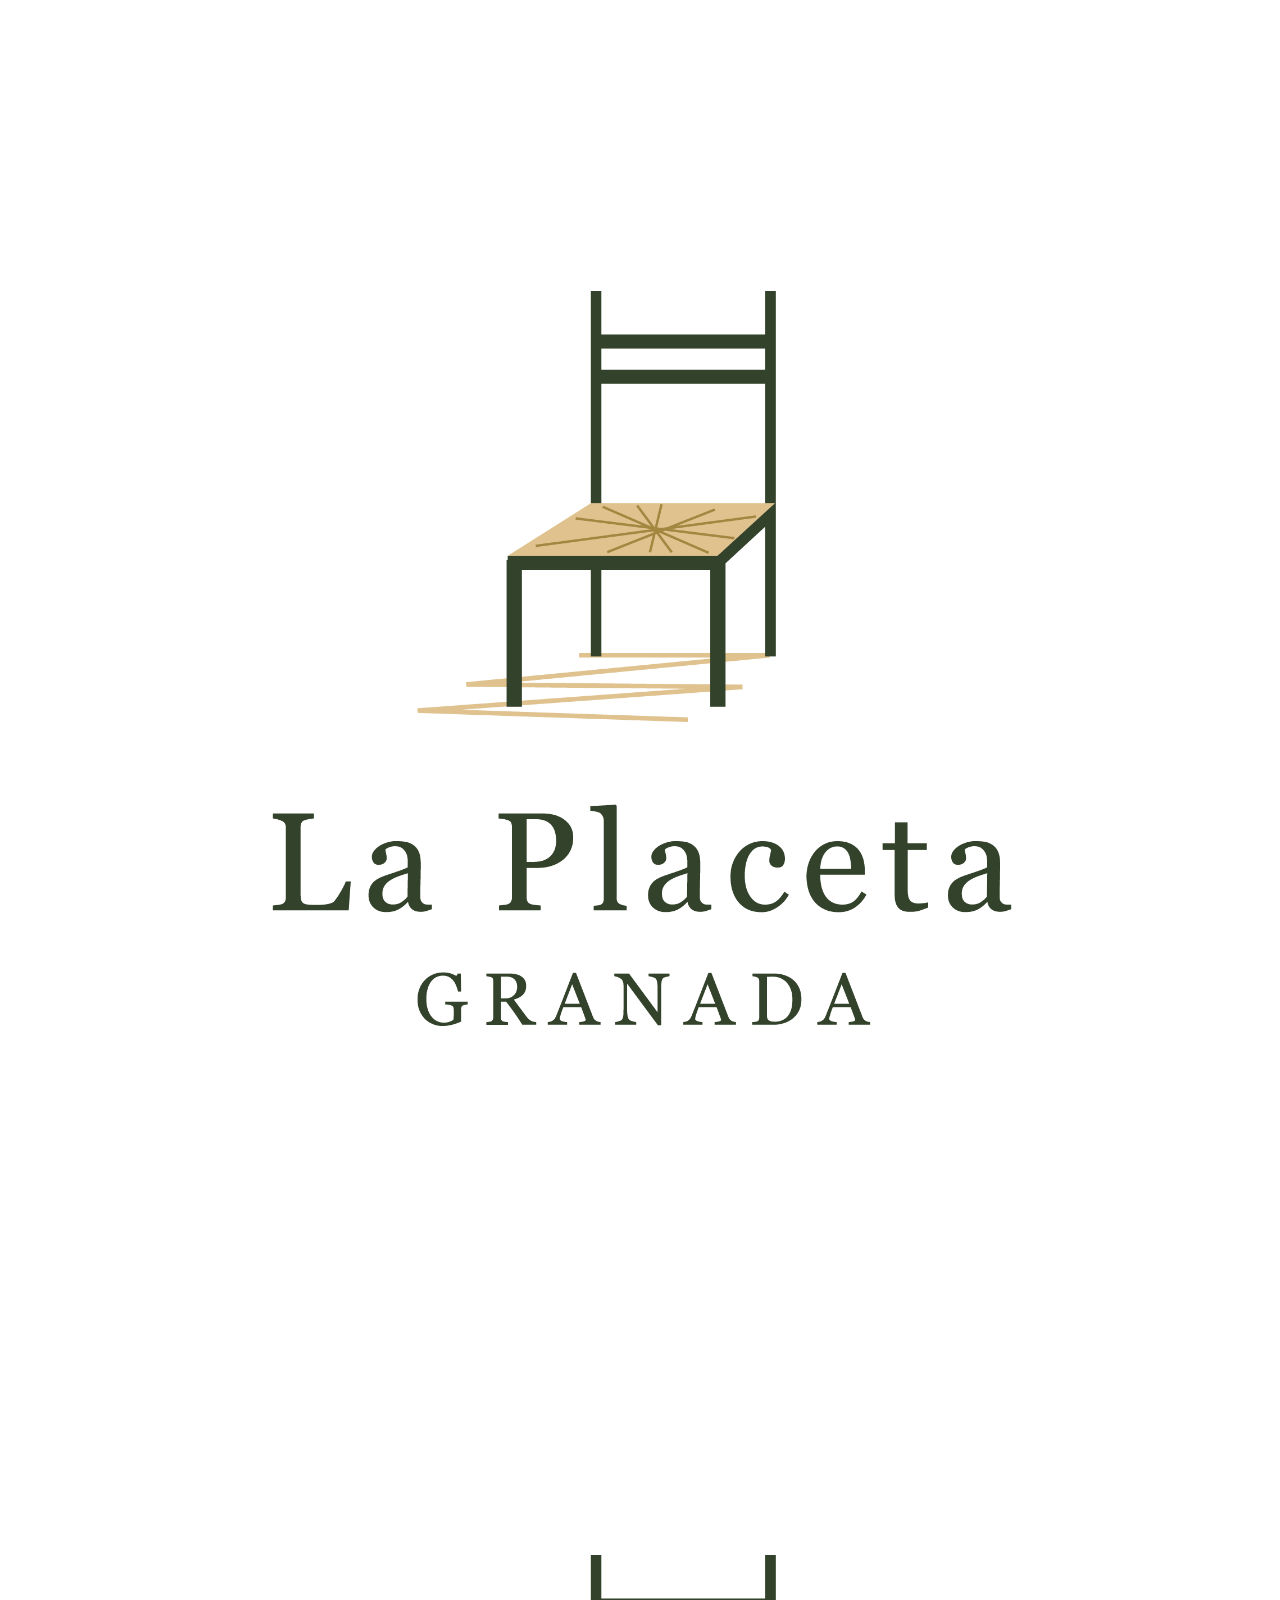
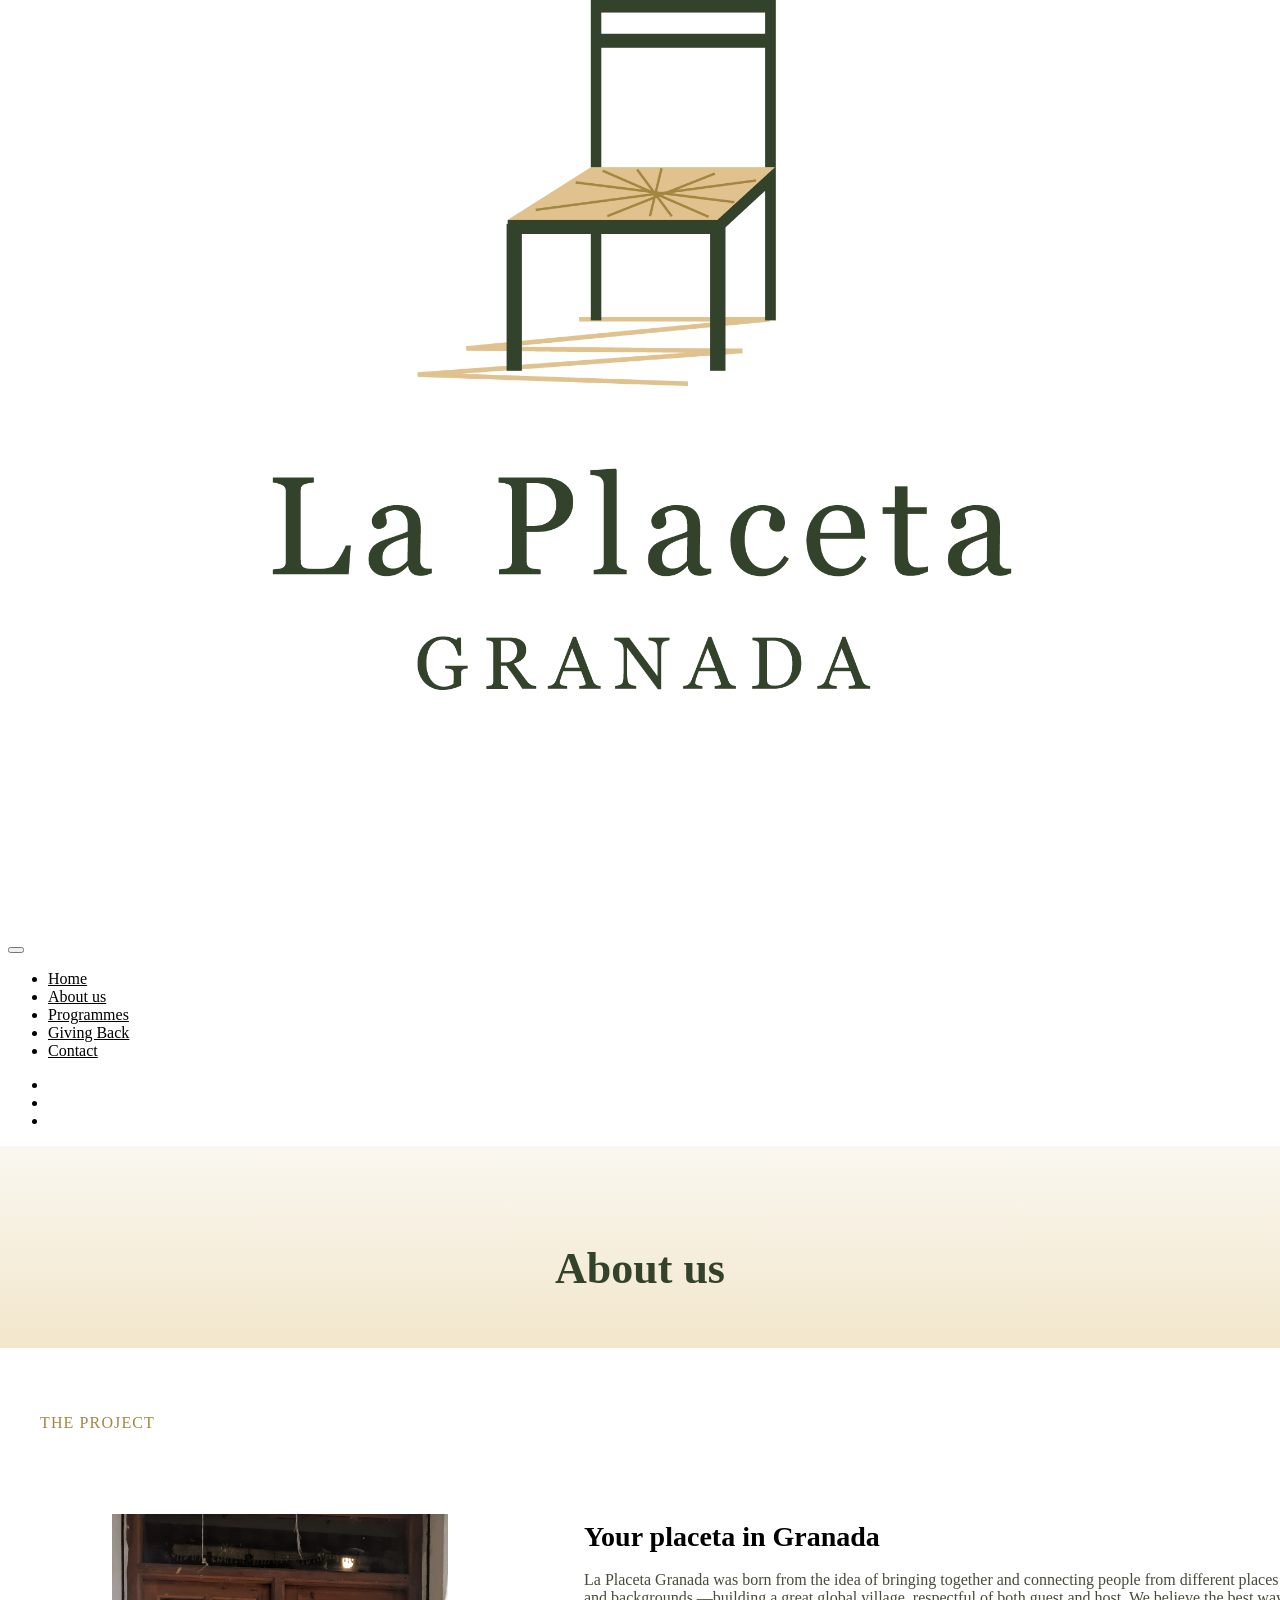
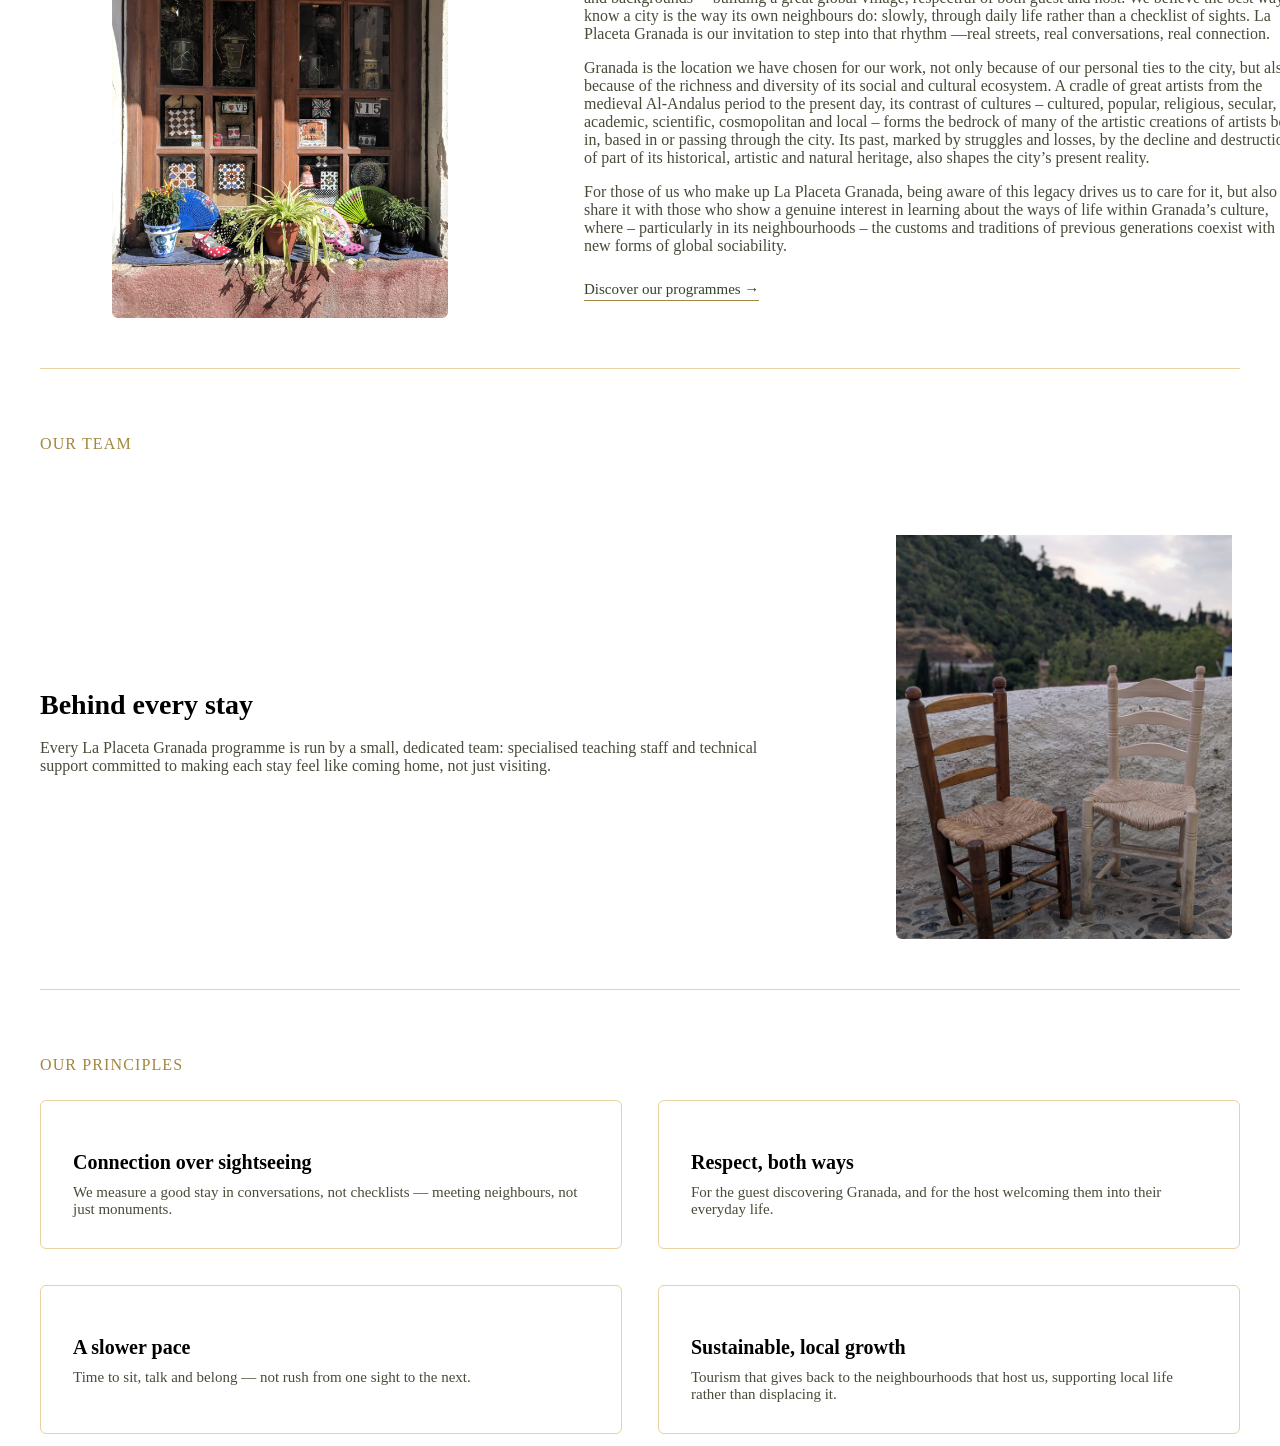
==== docs/index.html @ 5355366f "Initial commit" ====
<html xmlns="http://www.w3.org/1999/xhtml">    
  <head>      
    <title>Redirect to about-us.html</title>      
    <meta http-equiv="refresh" content="0;URL='about-us.html'" />    
  </head>    
  <body> 
  </body>  
</html>
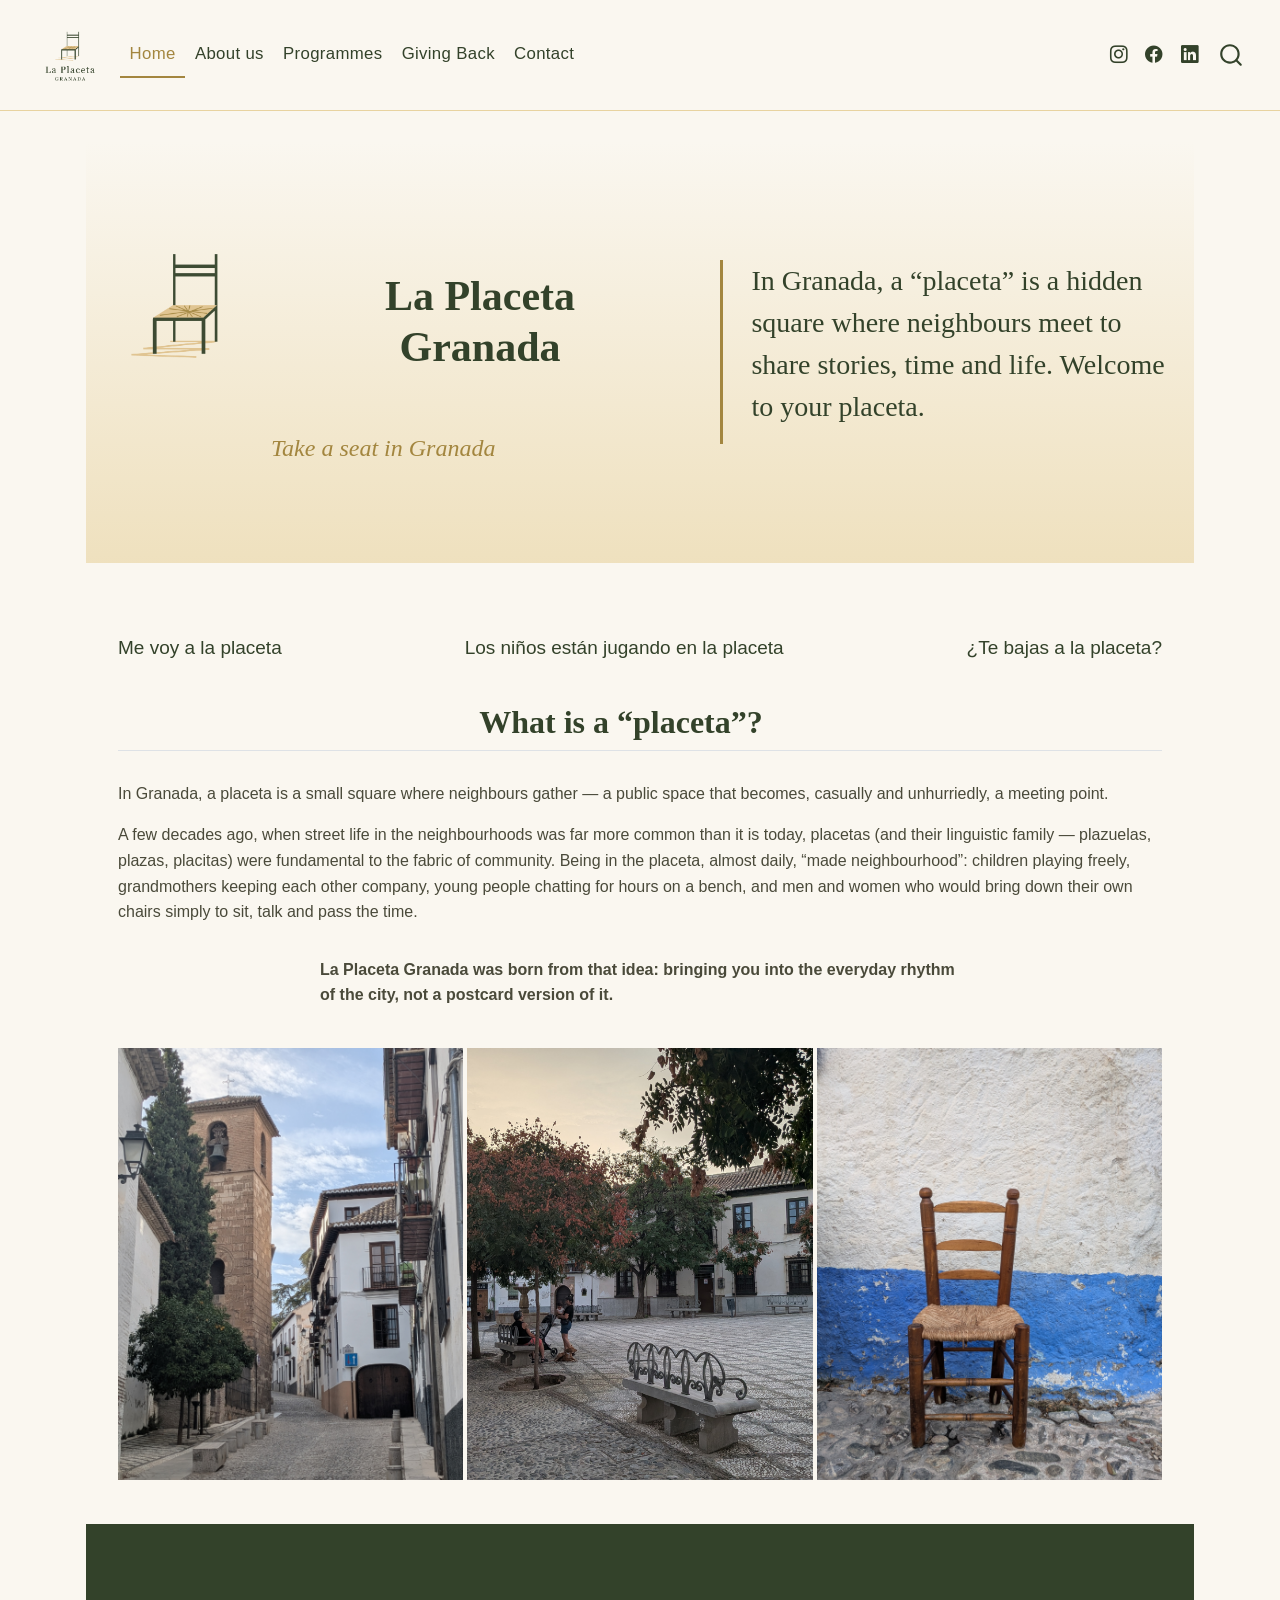
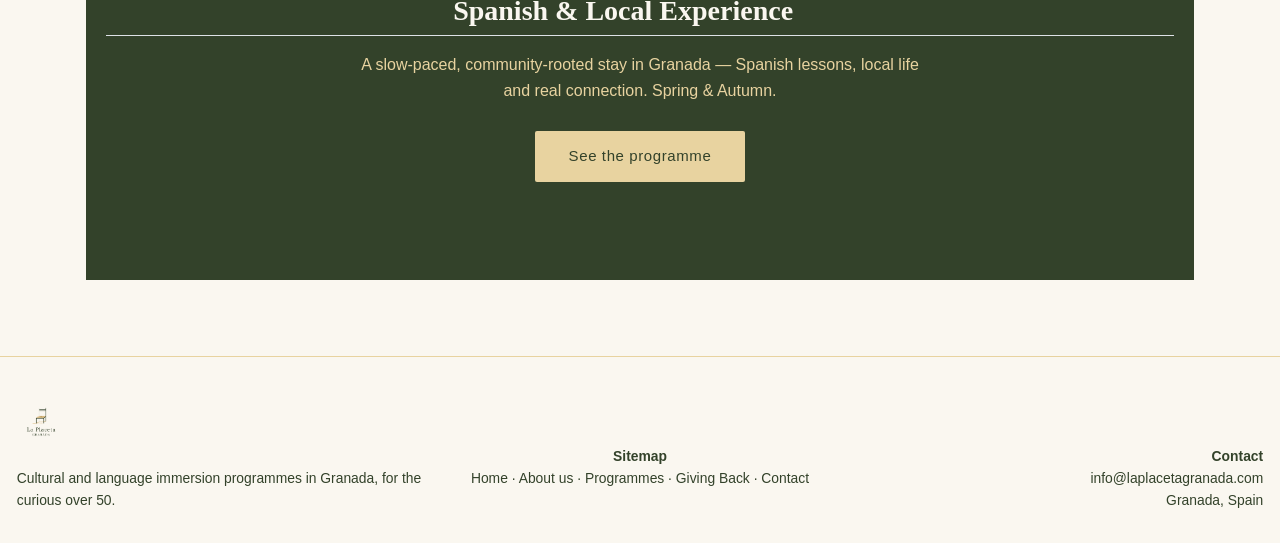
==== commit f426907f: "he editado gitignore" ====
--- a/docs/index.html
+++ b/docs/index.html
@@ -1,8 +1,649 @@
-<html xmlns="http://www.w3.org/1999/xhtml">    
-  <head>      
-    <title>Redirect to about-us.html</title>      
-    <meta http-equiv="refresh" content="0;URL='about-us.html'" />    
-  </head>    
-  <body> 
-  </body>  
-</html>     
+<!DOCTYPE html>
+<html xmlns="http://www.w3.org/1999/xhtml" lang="en" xml:lang="en"><head>
+
+<meta charset="utf-8">
+<meta name="generator" content="quarto-1.10.18">
+
+<meta name="viewport" content="width=device-width, initial-scale=1.0, user-scalable=yes">
+
+
+<title>Home – La Placeta Granada</title>
+<style>
+/* Default styles provided by pandoc.
+** See https://pandoc.org/MANUAL.html#variables-for-html for config info.
+*/
+span.smallcaps{font-variant: small-caps;}
+div.columns{display: flex; gap: 1.5em;}
+div.column{flex: auto;}
+@media screen {
+div.columns{gap: min(4vw, 1.5em);}
+div.column{overflow-x: auto;}
+}
+div.hanging-indent{margin-left: 1.5em; text-indent: -1.5em;}
+ul.task-list{list-style: none;}
+ul.task-list li input[type="checkbox"] {
+  width: 0.8em;
+  margin: 0 0.8em 0.2em -1em; /* quarto-specific, see https://github.com/quarto-dev/quarto-cli/issues/4556 */ 
+  vertical-align: middle;
+}
+</style>
+
+
+<script src="site_libs/quarto-nav/quarto-nav.js"></script>
+<script src="site_libs/clipboard/clipboard.min.js"></script>
+<script src="site_libs/quarto-search/autocomplete.umd.js"></script>
+<script src="site_libs/quarto-search/fuse.min.js"></script>
+<script src="site_libs/quarto-search/quarto-search.js"></script>
+<meta name="quarto:offset" content="./">
+<script src="site_libs/quarto-html/quarto.js" type="module"></script>
+<script src="site_libs/quarto-html/tabsets/tabsets.js" type="module"></script>
+<script src="site_libs/quarto-html/popper.min.js"></script>
+<script src="site_libs/quarto-html/tippy.umd.min.js"></script>
+<script src="site_libs/quarto-html/anchor.min.js"></script>
+<link href="site_libs/quarto-html/tippy.css" rel="stylesheet">
+<link href="site_libs/quarto-html/quarto-syntax-highlighting-64a204ab8560d761af7679ceaba22944.css" rel="stylesheet" id="quarto-text-highlighting-styles">
+<script src="site_libs/bootstrap/bootstrap.min.js"></script>
+<link href="site_libs/bootstrap/bootstrap-icons.css" rel="stylesheet">
+<link href="site_libs/bootstrap/bootstrap-3b8a17e0075c7671458ac0bf03225e95.min.css" rel="stylesheet" append-hash="true" id="quarto-bootstrap" data-mode="light">
+<script id="quarto-search-options" type="application/json">{
+  "location": "navbar",
+  "copy-button": false,
+  "collapse-after": 3,
+  "panel-placement": "end",
+  "type": "overlay",
+  "limit": 50,
+  "keyboard-shortcut": [
+    "f",
+    "/",
+    "s"
+  ],
+  "show-item-context": false,
+  "language": {
+    "search-no-results-text": "No results",
+    "search-matching-documents-text": "matching documents",
+    "search-copy-link-title": "Copy link to search",
+    "search-hide-matches-text": "Hide additional matches",
+    "search-more-match-text": "more match in this document",
+    "search-more-matches-text": "more matches in this document",
+    "search-clear-button-title": "Clear",
+    "search-text-placeholder": "",
+    "search-detached-cancel-button-title": "Cancel",
+    "search-submit-button-title": "Submit",
+    "search-label": "Search"
+  }
+}</script>
+
+
+<link rel="stylesheet" href="theme/custom.css">
+</head>
+
+<body class="nav-fixed fullcontent quarto-light">
+
+<div id="quarto-search-results"></div>
+  <header id="quarto-header" class="headroom fixed-top">
+    <nav class="navbar navbar-expand-lg " data-bs-theme="dark">
+      <div class="navbar-container container-fluid">
+      <div class="navbar-brand-container mx-auto">
+    <a href="./index.html" class="navbar-brand navbar-brand-logo">
+    <img src="./images/brand/logo.png" alt="La Placeta Granada" class="navbar-logo light-content">
+    <img src="./images/brand/logo.png" alt="La Placeta Granada" class="navbar-logo dark-content">
+    </a>
+  </div>
+            <div id="quarto-search" class="" title="Search"></div>
+          <button class="navbar-toggler" type="button" data-bs-toggle="collapse" data-bs-target="#navbarCollapse" aria-controls="navbarCollapse" role="menu" aria-expanded="false" aria-label="Toggle navigation" onclick="if (window.quartoToggleHeadroom) { window.quartoToggleHeadroom(); }">
+  <span class="navbar-toggler-icon"></span>
+</button>
+          <div class="collapse navbar-collapse" id="navbarCollapse">
+            <ul class="navbar-nav navbar-nav-scroll me-auto">
+  <li class="nav-item">
+    <a class="nav-link active" href="./index.html" aria-current="page"> 
+<span class="menu-text">Home</span></a>
+  </li>  
+  <li class="nav-item">
+    <a class="nav-link" href="./about-us.html"> 
+<span class="menu-text">About us</span></a>
+  </li>  
+  <li class="nav-item">
+    <a class="nav-link" href="./programmes.html"> 
+<span class="menu-text">Programmes</span></a>
+  </li>  
+  <li class="nav-item">
+    <a class="nav-link" href="./giving-back.html"> 
+<span class="menu-text">Giving Back</span></a>
+  </li>  
+  <li class="nav-item">
+    <a class="nav-link" href="./contact.html"> 
+<span class="menu-text">Contact</span></a>
+  </li>  
+</ul>
+            <ul class="navbar-nav navbar-nav-scroll ms-auto">
+  <li class="nav-item compact">
+    <a class="nav-link" href="https://instagram.com/laplacetagranada"> <i class="bi bi-instagram" role="img" aria-label="Instagram">
+</i> 
+<span class="menu-text"></span></a>
+  </li>  
+  <li class="nav-item compact">
+    <a class="nav-link" href="https://www.facebook.com/share/19Ra23UsVJ/"> <i class="bi bi-facebook" role="img" aria-label="Facebook">
+</i> 
+<span class="menu-text"></span></a>
+  </li>  
+  <li class="nav-item compact">
+    <a class="nav-link" href="https://www.linkedin.com/company/la-placeta-granada/"> <i class="bi bi-linkedin" role="img" aria-label="LinkedIn">
+</i> 
+<span class="menu-text"></span></a>
+  </li>  
+</ul>
+          </div> <!-- /navcollapse -->
+            <div class="quarto-navbar-tools">
+</div>
+      </div> <!-- /container-fluid -->
+    </nav>
+</header>
+<!-- content -->
+<div id="quarto-content" class="quarto-container page-columns page-rows-contents page-layout-article page-navbar">
+<!-- sidebar -->
+<!-- margin-sidebar -->
+    
+<!-- main -->
+<main class="content" id="quarto-document-content">
+
+<header id="title-block-header" class="quarto-title-block default">
+<div class="quarto-title">
+<h1 class="title">Home</h1>
+</div>
+
+
+
+<div class="quarto-title-meta">
+
+    
+  
+    
+  </div>
+  
+
+
+</header>
+
+
+<div class="hero">
+<div class="hero-left">
+<div class="hero-left-top">
+<p><img src="images/brand/isologo-transparent.png" class="iso img-fluid"></p>
+<section id="la-placeta-granada" class="level1">
+<h1>La Placeta Granada</h1>
+</section>
+</div>
+<div class="slogan">
+<p>Take a seat in Granada</p>
+</div>
+</div>
+<div class="hero-right">
+<p>In Granada, a “placeta” is a hidden square where neighbours meet to share stories, time and life. Welcome to your placeta.</p>
+</div>
+</div>
+<div class="quotes-block">
+<div class="quotes">
+<p><span>Me voy a la placeta</span> <span>Los niños están jugando en la placeta</span> <span>¿Te bajas a la placeta?</span></p>
+</div>
+<section id="what-is-a-placeta" class="level2 placeta-explain">
+<h2 class="anchored" data-anchor-id="what-is-a-placeta">What is a “placeta”?</h2>
+<p>In Granada, a placeta is a small square where neighbours gather — a public space that becomes, casually and unhurriedly, a meeting point.</p>
+<p>A few decades ago, when street life in the neighbourhoods was far more common than it is today, placetas (and their linguistic family — plazuelas, plazas, placitas) were fundamental to the fabric of community. Being in the placeta, almost daily, “made neighbourhood”: children playing freely, grandmothers keeping each other company, young people chatting for hours on a bench, and men and women who would bring down their own chairs simply to sit, talk and pass the time.</p>
+<div class="lead-quote">
+<p>La Placeta Granada was born from that idea: bringing you into the everyday rhythm of the city, not a postcard version of it.</p>
+</div>
+</section>
+<div class="photo-strip">
+<div class="quarto-figure quarto-figure-center">
+<figure class="figure">
+<p><img src="images/photography/Albaicín.jpg" class="img-fluid figure-img"></p>
+<figcaption>Albaicín neighbourhood, Granada</figcaption>
+</figure>
+</div>
+<div class="quarto-figure quarto-figure-center">
+<figure class="figure">
+<p><img src="images/photography/placeta barrio.jpg" class="img-fluid figure-img"></p>
+<figcaption>A neighbourhood placeta in Granada</figcaption>
+</figure>
+</div>
+<div class="quarto-figure quarto-figure-center">
+<figure class="figure">
+<p><img src="images/photography/silla de enea.jpg" class="img-fluid figure-img"></p>
+<figcaption>Traditional silla de enea chair</figcaption>
+</figure>
+</div>
+</div>
+</div>
+<section id="spanish-local-experience" class="level2 programme-teaser">
+<h2 class="anchored" data-anchor-id="spanish-local-experience">Spanish &amp; Local Experience</h2>
+<p>A slow-paced, community-rooted stay in Granada — Spanish lessons, local life and real connection. Spring &amp; Autumn.</p>
+<p><a href="./programmes.html" class="btn">See the programme</a></p>
+</section>
+
+
+
+</main> <!-- /main -->
+<script id="quarto-html-after-body" type="application/javascript">
+  window.document.addEventListener("DOMContentLoaded", function (event) {
+    const icon = "";
+    const anchorJS = new window.AnchorJS();
+    anchorJS.options = {
+      placement: 'right',
+      icon: icon
+    };
+    anchorJS.add('.anchored');
+    const isCodeAnnotation = (el) => {
+      for (const clz of el.classList) {
+        if (clz.startsWith('code-annotation-')) {                     
+          return true;
+        }
+      }
+      return false;
+    }
+    const onCopySuccess = function(e) {
+      // button target
+      const button = e.trigger;
+      // don't keep focus
+      button.blur();
+      // flash "checked"
+      button.classList.add('code-copy-button-checked');
+      var currentTitle = button.getAttribute("title");
+      button.setAttribute("title", "Copied!");
+      let tooltip;
+      if (window.bootstrap) {
+        button.setAttribute("data-bs-toggle", "tooltip");
+        button.setAttribute("data-bs-placement", "left");
+        button.setAttribute("data-bs-title", "Copied!");
+        tooltip = new bootstrap.Tooltip(button, 
+          { trigger: "manual", 
+            customClass: "code-copy-button-tooltip",
+            offset: [0, -8]});
+        tooltip.show();    
+      }
+      setTimeout(function() {
+        if (tooltip) {
+          tooltip.hide();
+          button.removeAttribute("data-bs-title");
+          button.removeAttribute("data-bs-toggle");
+          button.removeAttribute("data-bs-placement");
+        }
+        button.setAttribute("title", currentTitle);
+        button.classList.remove('code-copy-button-checked');
+      }, 1000);
+      // clear code selection
+      e.clearSelection();
+    }
+    const getTextToCopy = function(trigger) {
+      const outerScaffold = trigger.parentElement.cloneNode(true);
+      const codeEl = outerScaffold.querySelector('code');
+      for (const childEl of codeEl.children) {
+        if (isCodeAnnotation(childEl)) {
+          childEl.remove();
+        }
+      }
+      return codeEl.innerText;
+    }
+    const clipboard = new window.ClipboardJS('.code-copy-button:not([data-in-quarto-modal])', {
+      text: getTextToCopy
+    });
+    clipboard.on('success', onCopySuccess);
+    if (window.document.getElementById('quarto-embedded-source-code-modal')) {
+      const clipboardModal = new window.ClipboardJS('.code-copy-button[data-in-quarto-modal]', {
+        text: getTextToCopy,
+        container: window.document.getElementById('quarto-embedded-source-code-modal')
+      });
+      clipboardModal.on('success', onCopySuccess);
+    }
+      var localhostRegex = new RegExp(/^(?:http|https):\/\/localhost\:?[0-9]*\//);
+      var mailtoRegex = new RegExp(/^mailto:/);
+        var filterRegex = new RegExp("https:\/\/laplacetagranada\.com");
+      var isInternal = (href) => {
+          return filterRegex.test(href) || localhostRegex.test(href) || mailtoRegex.test(href);
+      }
+      // Inspect non-navigation links and adorn them if external
+     var links = window.document.querySelectorAll('a[href]:not(.nav-link):not(.navbar-brand):not(.toc-action):not(.sidebar-link):not(.sidebar-item-toggle):not(.pagination-link):not(.no-external):not([aria-hidden]):not(.dropdown-item):not(.quarto-navigation-tool):not(.about-link)');
+      for (var i=0; i<links.length; i++) {
+        const link = links[i];
+        if (!isInternal(link.href)) {
+          // undo the damage that might have been done by quarto-nav.js in the case of
+          // links that we want to consider external
+          if (link.dataset.originalHref !== undefined) {
+            link.href = link.dataset.originalHref;
+          }
+        }
+      }
+    function tippyHover(el, contentFn, onTriggerFn, onUntriggerFn) {
+      const config = {
+        allowHTML: true,
+        maxWidth: 500,
+        delay: 100,
+        arrow: false,
+        appendTo: function(el) {
+            return el.parentElement;
+        },
+        interactive: true,
+        interactiveBorder: 10,
+        theme: 'quarto',
+        placement: 'bottom-start',
+      };
+      if (contentFn) {
+        config.content = contentFn;
+      }
+      if (onTriggerFn) {
+        config.onTrigger = onTriggerFn;
+      }
+      if (onUntriggerFn) {
+        config.onUntrigger = onUntriggerFn;
+      }
+      window.tippy(el, config); 
+    }
+    const noterefs = window.document.querySelectorAll('a[role="doc-noteref"]');
+    for (var i=0; i<noterefs.length; i++) {
+      const ref = noterefs[i];
+      tippyHover(ref, function() {
+        // use id or data attribute instead here
+        let href = ref.getAttribute('data-footnote-href') || ref.getAttribute('href');
+        try { href = new URL(href).hash; } catch {}
+        const id = href.replace(/^#\/?/, "");
+        const note = window.document.getElementById(id);
+        if (note) {
+          return note.innerHTML;
+        } else {
+          return "";
+        }
+      });
+    }
+    const xrefs = window.document.querySelectorAll('a.quarto-xref');
+    const processXRef = (id, note) => {
+      // Strip column container classes
+      const stripColumnClz = (el) => {
+        el.classList.remove("page-full", "page-columns");
+        if (el.children) {
+          for (const child of el.children) {
+            stripColumnClz(child);
+          }
+        }
+      }
+      stripColumnClz(note)
+      if (id === null || id.startsWith('sec-')) {
+        // Special case sections, only their first couple elements
+        const container = document.createElement("div");
+        if (note.children && note.children.length > 2) {
+          container.appendChild(note.children[0].cloneNode(true));
+          for (let i = 1; i < note.children.length; i++) {
+            const child = note.children[i];
+            if (child.tagName === "P" && child.innerText === "") {
+              continue;
+            } else {
+              container.appendChild(child.cloneNode(true));
+              break;
+            }
+          }
+          if (window.Quarto?.typesetMath) {
+            window.Quarto.typesetMath(container);
+          }
+          return container.innerHTML
+        } else {
+          if (window.Quarto?.typesetMath) {
+            window.Quarto.typesetMath(note);
+          }
+          return note.innerHTML;
+        }
+      } else {
+        // Remove any anchor links if they are present
+        const anchorLink = note.querySelector('a.anchorjs-link');
+        if (anchorLink) {
+          anchorLink.remove();
+        }
+        if (window.Quarto?.typesetMath) {
+          window.Quarto.typesetMath(note);
+        }
+        if (note.classList.contains("callout")) {
+          return note.outerHTML;
+        } else {
+          return note.innerHTML;
+        }
+      }
+    }
+    for (var i=0; i<xrefs.length; i++) {
+      const xref = xrefs[i];
+      tippyHover(xref, undefined, function(instance) {
+        instance.disable();
+        let url = xref.getAttribute('href');
+        let hash = undefined; 
+        if (url.startsWith('#')) {
+          hash = url;
+        } else {
+          try { hash = new URL(url).hash; } catch {}
+        }
+        if (hash) {
+          const id = hash.replace(/^#\/?/, "");
+          const note = window.document.getElementById(id);
+          if (note !== null) {
+            try {
+              const html = processXRef(id, note.cloneNode(true));
+              instance.setContent(html);
+            } finally {
+              instance.enable();
+              instance.show();
+            }
+          } else {
+            // See if we can fetch this
+            fetch(url.split('#')[0])
+            .then(res => res.text())
+            .then(html => {
+              const parser = new DOMParser();
+              const htmlDoc = parser.parseFromString(html, "text/html");
+              const note = htmlDoc.getElementById(id);
+              if (note !== null) {
+                const html = processXRef(id, note);
+                instance.setContent(html);
+              } 
+            }).finally(() => {
+              instance.enable();
+              instance.show();
+            });
+          }
+        } else {
+          // See if we can fetch a full url (with no hash to target)
+          // This is a special case and we should probably do some content thinning / targeting
+          fetch(url)
+          .then(res => res.text())
+          .then(html => {
+            const parser = new DOMParser();
+            const htmlDoc = parser.parseFromString(html, "text/html");
+            const note = htmlDoc.querySelector('main.content');
+            if (note !== null) {
+              // This should only happen for chapter cross references
+              // (since there is no id in the URL)
+              // remove the first header
+              if (note.children.length > 0 && note.children[0].tagName === "HEADER") {
+                note.children[0].remove();
+              }
+              const html = processXRef(null, note);
+              instance.setContent(html);
+            } 
+          }).finally(() => {
+            instance.enable();
+            instance.show();
+          });
+        }
+      }, function(instance) {
+      });
+    }
+        let selectedAnnoteEl;
+        const selectorForAnnotation = ( cell, annotation) => {
+          let cellAttr = 'data-code-cell="' + cell + '"';
+          let lineAttr = 'data-code-annotation="' +  annotation + '"';
+          const selector = 'span[' + cellAttr + '][' + lineAttr + ']';
+          return selector;
+        }
+        const selectCodeLines = (annoteEl) => {
+          const doc = window.document;
+          const targetCell = annoteEl.getAttribute("data-target-cell");
+          const targetAnnotation = annoteEl.getAttribute("data-target-annotation");
+          const annoteSpan = window.document.querySelector(selectorForAnnotation(targetCell, targetAnnotation));
+          const lines = annoteSpan.getAttribute("data-code-lines").split(",");
+          const lineIds = lines.map((line) => {
+            return targetCell + "-" + line;
+          })
+          let top = null;
+          let height = null;
+          let parent = null;
+          if (lineIds.length > 0) {
+              //compute the position of the single el (top and bottom and make a div)
+              const el = window.document.getElementById(lineIds[0]);
+              top = el.offsetTop;
+              height = el.offsetHeight;
+              parent = el.parentElement.parentElement;
+            if (lineIds.length > 1) {
+              const lastEl = window.document.getElementById(lineIds[lineIds.length - 1]);
+              const bottom = lastEl.offsetTop + lastEl.offsetHeight;
+              height = bottom - top;
+            }
+            if (top !== null && height !== null && parent !== null) {
+              // cook up a div (if necessary) and position it 
+              let div = window.document.getElementById("code-annotation-line-highlight");
+              if (div === null) {
+                div = window.document.createElement("div");
+                div.setAttribute("id", "code-annotation-line-highlight");
+                div.style.position = 'absolute';
+                parent.appendChild(div);
+              }
+              div.style.top = top - 2 + "px";
+              div.style.height = height + 4 + "px";
+              div.style.left = 0;
+              let gutterDiv = window.document.getElementById("code-annotation-line-highlight-gutter");
+              if (gutterDiv === null) {
+                gutterDiv = window.document.createElement("div");
+                gutterDiv.setAttribute("id", "code-annotation-line-highlight-gutter");
+                gutterDiv.style.position = 'absolute';
+                const codeCell = window.document.getElementById(targetCell);
+                const gutter = codeCell.querySelector('.code-annotation-gutter');
+                gutter.appendChild(gutterDiv);
+              }
+              gutterDiv.style.top = top - 2 + "px";
+              gutterDiv.style.height = height + 4 + "px";
+            }
+            selectedAnnoteEl = annoteEl;
+          }
+        };
+        const unselectCodeLines = () => {
+          const elementsIds = ["code-annotation-line-highlight", "code-annotation-line-highlight-gutter"];
+          elementsIds.forEach((elId) => {
+            const div = window.document.getElementById(elId);
+            if (div) {
+              div.remove();
+            }
+          });
+          selectedAnnoteEl = undefined;
+        };
+          // Handle positioning of the toggle
+      window.addEventListener(
+        "resize",
+        throttle(() => {
+          elRect = undefined;
+          if (selectedAnnoteEl) {
+            selectCodeLines(selectedAnnoteEl);
+          }
+        }, 10)
+      );
+      function throttle(fn, ms) {
+      let throttle = false;
+      let timer;
+        return (...args) => {
+          if(!throttle) { // first call gets through
+              fn.apply(this, args);
+              throttle = true;
+          } else { // all the others get throttled
+              if(timer) clearTimeout(timer); // cancel #2
+              timer = setTimeout(() => {
+                fn.apply(this, args);
+                timer = throttle = false;
+              }, ms);
+          }
+        };
+      }
+        // Attach click handler to the DT
+        const annoteDls = window.document.querySelectorAll('dt[data-target-cell]');
+        for (const annoteDlNode of annoteDls) {
+          annoteDlNode.addEventListener('click', (event) => {
+            const clickedEl = event.target;
+            if (clickedEl !== selectedAnnoteEl) {
+              unselectCodeLines();
+              const activeEl = window.document.querySelector('dt[data-target-cell].code-annotation-active');
+              if (activeEl) {
+                activeEl.classList.remove('code-annotation-active');
+              }
+              selectCodeLines(clickedEl);
+              clickedEl.classList.add('code-annotation-active');
+            } else {
+              // Unselect the line
+              unselectCodeLines();
+              clickedEl.classList.remove('code-annotation-active');
+            }
+          });
+        }
+    const findCites = (el) => {
+      const parentEl = el.parentElement;
+      if (parentEl) {
+        const cites = parentEl.dataset.cites;
+        if (cites) {
+          return {
+            el,
+            cites: cites.split(' ')
+          };
+        } else {
+          return findCites(el.parentElement)
+        }
+      } else {
+        return undefined;
+      }
+    };
+    var bibliorefs = window.document.querySelectorAll('a[role="doc-biblioref"]');
+    for (var i=0; i<bibliorefs.length; i++) {
+      const ref = bibliorefs[i];
+      const citeInfo = findCites(ref);
+      if (citeInfo) {
+        tippyHover(citeInfo.el, function() {
+          var popup = window.document.createElement('div');
+          citeInfo.cites.forEach(function(cite) {
+            var citeDiv = window.document.createElement('div');
+            citeDiv.classList.add('hanging-indent');
+            citeDiv.classList.add('csl-entry');
+            var biblioDiv = window.document.getElementById('ref-' + cite);
+            if (biblioDiv) {
+              citeDiv.innerHTML = biblioDiv.innerHTML;
+            }
+            popup.appendChild(citeDiv);
+          });
+          return popup.innerHTML;
+        });
+      }
+    }
+  });
+  </script>
+</div> <!-- /content -->
+<footer class="footer">
+  <div class="nav-footer">
+    <div class="nav-footer-left">
+<p><img src="images/brand/logo.png" height="48"><br>
+Cultural and language immersion programmes in Granada, for the curious over 50.</p>
+</div>   
+    <div class="nav-footer-center">
+<p><strong>Sitemap</strong><br>
+<a href="./index.html">Home</a> · <a href="./about-us.html">About us</a> · <a href="./programmes.html">Programmes</a> · <a href="./giving-back.html">Giving Back</a> · <a href="./contact.html">Contact</a></p>
+</div>
+    <div class="nav-footer-right">
+<p><strong>Contact</strong><br>
+<a href="mailto:info@laplacetagranada.com">info@laplacetagranada.com</a><br>
+Granada, Spain</p>
+</div>
+  </div>
+</footer>
+
+
+
+
+</body></html>
--- a/docs/site_libs/quarto-html/tippy.css
+++ b/docs/site_libs/quarto-html/tippy.css
@@ -0,0 +1 @@
+.tippy-box[data-animation=fade][data-state=hidden]{opacity:0}[data-tippy-root]{max-width:calc(100vw - 10px)}.tippy-box{position:relative;background-color:#333;color:#fff;border-radius:4px;font-size:14px;line-height:1.4;white-space:normal;outline:0;transition-property:transform,visibility,opacity}.tippy-box[data-placement^=top]>.tippy-arrow{bottom:0}.tippy-box[data-placement^=top]>.tippy-arrow:before{bottom:-7px;left:0;border-width:8px 8px 0;border-top-color:initial;transform-origin:center top}.tippy-box[data-placement^=bottom]>.tippy-arrow{top:0}.tippy-box[data-placement^=bottom]>.tippy-arrow:before{top:-7px;left:0;border-width:0 8px 8px;border-bottom-color:initial;transform-origin:center bottom}.tippy-box[data-placement^=left]>.tippy-arrow{right:0}.tippy-box[data-placement^=left]>.tippy-arrow:before{border-width:8px 0 8px 8px;border-left-color:initial;right:-7px;transform-origin:center left}.tippy-box[data-placement^=right]>.tippy-arrow{left:0}.tippy-box[data-placement^=right]>.tippy-arrow:before{left:-7px;border-width:8px 8px 8px 0;border-right-color:initial;transform-origin:center right}.tippy-box[data-inertia][data-state=visible]{transition-timing-function:cubic-bezier(.54,1.5,.38,1.11)}.tippy-arrow{width:16px;height:16px;color:#333}.tippy-arrow:before{content:"";position:absolute;border-color:transparent;border-style:solid}.tippy-content{position:relative;padding:5px 9px;z-index:1}
--- a/docs/site_libs/quarto-html/quarto-syntax-highlighting-64a204ab8560d761af7679ceaba22944.css
+++ b/docs/site_libs/quarto-html/quarto-syntax-highlighting-64a204ab8560d761af7679ceaba22944.css
@@ -0,0 +1,236 @@
+/* quarto syntax highlight colors */
+:root {
+  --quarto-hl-ot-color: #003B4F;
+  --quarto-hl-at-color: #657422;
+  --quarto-hl-ss-color: #20794D;
+  --quarto-hl-an-color: #5E5E5E;
+  --quarto-hl-fu-color: #4758AB;
+  --quarto-hl-st-color: #20794D;
+  --quarto-hl-cf-color: #003B4F;
+  --quarto-hl-op-color: #5E5E5E;
+  --quarto-hl-er-color: #AD0000;
+  --quarto-hl-bn-color: #AD0000;
+  --quarto-hl-al-color: #AD0000;
+  --quarto-hl-va-color: #111111;
+  --quarto-hl-bu-color: inherit;
+  --quarto-hl-ex-color: inherit;
+  --quarto-hl-pp-color: #AD0000;
+  --quarto-hl-in-color: #5E5E5E;
+  --quarto-hl-vs-color: #20794D;
+  --quarto-hl-wa-color: #5E5E5E;
+  --quarto-hl-do-color: #5E5E5E;
+  --quarto-hl-im-color: #00769E;
+  --quarto-hl-ch-color: #20794D;
+  --quarto-hl-dt-color: #AD0000;
+  --quarto-hl-fl-color: #AD0000;
+  --quarto-hl-co-color: #5E5E5E;
+  --quarto-hl-cv-color: #5E5E5E;
+  --quarto-hl-cn-color: #8f5902;
+  --quarto-hl-sc-color: #5E5E5E;
+  --quarto-hl-dv-color: #AD0000;
+  --quarto-hl-kw-color: #003B4F;
+}
+
+/* other quarto variables */
+:root {
+  --quarto-font-monospace: SFMono-Regular, Menlo, Monaco, Consolas, "Liberation Mono", "Courier New", monospace;
+}
+
+/* syntax highlight based on Pandoc's rules */
+pre > code.sourceCode > span {
+  color: #003B4F;
+}
+
+code.sourceCode > span {
+  color: #003B4F;
+}
+
+div.sourceCode,
+div.sourceCode pre.sourceCode {
+  color: #003B4F;
+}
+
+/* Normal */
+code span {
+  color: #003B4F;
+}
+
+/* Alert */
+code span.al {
+  color: #AD0000;
+  font-style: inherit;
+}
+
+/* Annotation */
+code span.an {
+  color: #5E5E5E;
+  font-style: inherit;
+}
+
+/* Attribute */
+code span.at {
+  color: #657422;
+  font-style: inherit;
+}
+
+/* BaseN */
+code span.bn {
+  color: #AD0000;
+  font-style: inherit;
+}
+
+/* BuiltIn */
+code span.bu {
+  font-style: inherit;
+}
+
+/* ControlFlow */
+code span.cf {
+  color: #003B4F;
+  font-weight: bold;
+  font-style: inherit;
+}
+
+/* Char */
+code span.ch {
+  color: #20794D;
+  font-style: inherit;
+}
+
+/* Constant */
+code span.cn {
+  color: #8f5902;
+  font-style: inherit;
+}
+
+/* Comment */
+code span.co {
+  color: #5E5E5E;
+  font-style: inherit;
+}
+
+/* CommentVar */
+code span.cv {
+  color: #5E5E5E;
+  font-style: italic;
+}
+
+/* Documentation */
+code span.do {
+  color: #5E5E5E;
+  font-style: italic;
+}
+
+/* DataType */
+code span.dt {
+  color: #AD0000;
+  font-style: inherit;
+}
+
+/* DecVal */
+code span.dv {
+  color: #AD0000;
+  font-style: inherit;
+}
+
+/* Error */
+code span.er {
+  color: #AD0000;
+  font-style: inherit;
+}
+
+/* Extension */
+code span.ex {
+  font-style: inherit;
+}
+
+/* Float */
+code span.fl {
+  color: #AD0000;
+  font-style: inherit;
+}
+
+/* Function */
+code span.fu {
+  color: #4758AB;
+  font-style: inherit;
+}
+
+/* Import */
+code span.im {
+  color: #00769E;
+  font-style: inherit;
+}
+
+/* Information */
+code span.in {
+  color: #5E5E5E;
+  font-style: inherit;
+}
+
+/* Keyword */
+code span.kw {
+  color: #003B4F;
+  font-weight: bold;
+  font-style: inherit;
+}
+
+/* Operator */
+code span.op {
+  color: #5E5E5E;
+  font-style: inherit;
+}
+
+/* Other */
+code span.ot {
+  color: #003B4F;
+  font-style: inherit;
+}
+
+/* Preprocessor */
+code span.pp {
+  color: #AD0000;
+  font-style: inherit;
+}
+
+/* SpecialChar */
+code span.sc {
+  color: #5E5E5E;
+  font-style: inherit;
+}
+
+/* SpecialString */
+code span.ss {
+  color: #20794D;
+  font-style: inherit;
+}
+
+/* String */
+code span.st {
+  color: #20794D;
+  font-style: inherit;
+}
+
+/* Variable */
+code span.va {
+  color: #111111;
+  font-style: inherit;
+}
+
+/* VerbatimString */
+code span.vs {
+  color: #20794D;
+  font-style: inherit;
+}
+
+/* Warning */
+code span.wa {
+  color: #5E5E5E;
+  font-style: italic;
+}
+
+.prevent-inlining {
+  content: "</";
+}
+
+/*# sourceMappingURL=9d8d5bb603a83b8298b89080a598c93b.css.map */
--- a/docs/theme/custom.css
+++ b/docs/theme/custom.css
@@ -0,0 +1,197 @@
+:root{
+  --olive:#33422A;
+  --ochre:#A3863F;
+  --sand:#E8D3A0;
+  --cream:#FAF7F0;
+}
+
+a{ color: inherit; }
+img{ max-width:100%; display:block; }
+
+/* Each page builds its own heading inside the design (hero, page-banner, etc.),
+   so we hide Quarto's automatic title block to avoid a duplicate heading. */
+#title-block-header{ display:none; }
+
+/* Quarto adds a caption under every Markdown image automatically (using the alt
+   text). Our design doesn't show visible captions, so we hide them everywhere
+   (the alt text is still there for accessibility / screen readers). */
+figure > figcaption{
+  position:absolute; width:1px; height:1px; overflow:hidden; clip:rect(0,0,0,0);
+}
+figure{ position:relative; margin:0; }
+
+/* ==== Eyebrow / section label ====
+   Small uppercase ochre label used above headings across the site
+   (hero quotes, programme cards, About us blocks, Contact page).
+   One shared rule here controls size/colour/spacing everywhere;
+   each location below only sets its own margin. */
+.eyebrow, .section-heading{
+  font-size:16px;text-transform:uppercase;letter-spacing:0.07em;color:var(--ochre);
+}
+
+/* ==== Buttons / notes / dividers ==== */
+.btn{
+  display:inline-block;background:var(--olive);color:var(--cream);
+  padding:14px 34px;border-radius:2px;text-decoration:none;
+  font-size:15px;letter-spacing:0.04em;border:none;cursor:pointer;transition:background 0.2s;
+}
+.btn:hover{background:var(--ochre);color:var(--cream);}
+.btn.secondary{background:transparent;color:var(--olive);border:1px solid var(--olive);}
+.btn.secondary:hover{background:var(--olive);color:var(--cream);}
+hr.divider, .divider{border:none;border-top:1px solid var(--sand);max-width:1200px;margin:0 auto;}
+.note{
+  background:#fff3d6;border:1px dashed var(--ochre);color:#5c4a1f;
+  font-size:12px;padding:6px 10px;display:inline-block;margin-top:10px;border-radius:3px;
+}
+
+/* ==== Home: Hero ==== */
+.hero{
+  display:grid;grid-template-columns:1.1fr 0.9fr;gap:60px;align-items:center;
+  padding:80px 20px;background:linear-gradient(180deg, var(--cream) 0%, var(--sand) 160%);
+  margin: 0 -2rem;
+}
+.hero-left{text-align:center;}
+.hero-left-top{display:flex;align-items:center;justify-content:center;gap:24px;margin-bottom:22px;}
+.hero-left img.iso{width:170px;opacity:0.95;}
+.hero-left h1{font-size:42px;color:var(--olive);}
+.hero-left .slogan{font-family:Georgia, serif;font-style:italic;color:var(--ochre);font-size:24px;margin-bottom:0;}
+.hero-right{
+  font-family:Georgia, 'Times New Roman', serif;font-size:28px;line-height:1.5;color:var(--olive);
+  border-left:3px solid var(--ochre);padding-left:28px;
+}
+
+/* ==== Home: Placeta quotes block ==== */
+.quotes-block{padding:70px 0 20px;max-width:1300px;margin:0 auto;}
+.quotes{margin-bottom:40px;}
+.quotes p{display:flex;justify-content:space-between;flex-wrap:wrap;gap:16px;margin:0;}
+.quotes span{font-size:19px;color:var(--olive);}
+.placeta-explain{text-align:center;}
+.placeta-explain h2{font-size:32px;margin-bottom:30px;color:var(--olive);}
+.placeta-explain p{font-size:16px;color:#4a4a3a;margin-bottom:16px;text-align:left;}
+.lead-quote{text-align:center;font-weight:700;font-size:19px;color:var(--olive);max-width:640px;margin:32px auto 0;}
+.photo-strip{display:grid;grid-template-columns:repeat(3,1fr);gap:4px;margin-top:40px;}
+.photo-strip img{aspect-ratio:4/5;object-fit:cover;width:100%;height:100%;}
+
+/* ==== Home: Programme teaser ==== */
+.programme-teaser{background:var(--olive);color:var(--cream);padding:70px 20px;text-align:center;margin:0 -2rem;}
+.programme-teaser h2{color:var(--cream);font-size:28px;margin-bottom:16px;}
+.programme-teaser p{max-width:560px;margin:0 auto 28px;color:var(--sand);font-size:16px;}
+.programme-teaser .btn{background:var(--sand);color:var(--olive);}
+.programme-teaser .btn:hover{background:var(--ochre);color:var(--cream);}
+
+/* ==== Shared: Page banner ==== */
+.page-banner{padding:60px 20px 40px;text-align:center;background:linear-gradient(180deg, var(--cream) 0%, var(--sand) 220%);margin:0 -2rem;}
+.page-banner h1{font-size:44px;color:var(--olive);margin-bottom:14px;}
+.page-banner p{max-width:640px;margin:0 auto;color:#4a4a3a;font-size:17px;}
+
+/* ==== Programmes ==== */
+.programmes-layout{display:grid;grid-template-columns:1fr 240px;gap:56px;max-width:1200px;margin:0 auto;padding:50px 0 80px;align-items:start;}
+.side-nav{position:sticky;top:90px;border-left:2px solid var(--sand);padding-left:22px;}
+.side-nav .side-nav-title{font-size:14px;text-transform:uppercase;letter-spacing:0.05em;color:#7a7a63;margin-bottom:14px;}
+.side-nav a{display:block;color:var(--olive);text-decoration:none;font-size:15px;margin-bottom:14px;line-height:1.4;}
+.side-nav a:hover{color:var(--ochre);}
+.side-nav .tag{display:inline-block;font-size:11px;background:var(--sand);color:var(--olive);padding:2px 8px;border-radius:10px;margin-top:4px;}
+.prog-card{background:#fff;border:1px solid var(--sand);border-radius:6px;overflow:hidden;margin-bottom:48px;}
+.prog-card .photo{aspect-ratio:16/7;overflow:hidden;}
+.prog-card .photo img{width:100%;height:100%;object-fit:cover;}
+.prog-card .body{padding:32px 36px;}
+.prog-card .eyebrow{margin-bottom:8px;}
+.prog-card h2{font-size:28px;margin-bottom:10px;}
+.prog-card .blurb{color:#4a4a3a;font-size:16px;margin-bottom:20px;max-width:640px;}
+.prog-card .actions{display:flex;gap:14px;flex-wrap:wrap;align-items:center;}
+.details-grid{display:grid;grid-template-columns:repeat(2,1fr);gap:20px 40px;margin-top:10px;}
+.details-grid dt{font-family:Georgia,serif;font-size:15px;color:var(--ochre);margin-bottom:4px;}
+.details-grid dd{margin:0 0 4px 0;font-size:15px;color:#4a4a3a;}
+.pdf-note{margin-top:18px;font-size:13px;color:#7a7a63;}
+.prog-card.coming-soon{opacity:0.9;}
+.badge-soon{display:inline-block;background:var(--olive);color:var(--cream);font-size:12px;letter-spacing:0.04em;padding:4px 12px;border-radius:12px;margin-bottom:10px;}
+
+/* Details shown/hidden with <details>/<summary> (no JS needed) */
+details.prog-details summary.btn{list-style:none;}
+details.prog-details summary.btn::-webkit-details-marker{display:none;}
+details.prog-details[open] summary.btn{background:var(--ochre);}
+
+/* ==== About us / Giving Back: alternating blocks ==== */
+.section-heading{max-width:1200px;margin:0 auto;padding-top:50px;}
+.block{display:grid;grid-template-columns:1fr 1fr;gap:64px;align-items:center;max-width:1200px;margin:0 auto;padding:50px 0;}
+.block.reverse .block-image{order:2;}
+.block.reverse .block-text{order:1;}
+/* About us gives the text column more room (60/40) than the default 50/50
+   used elsewhere (e.g. Giving Back, left untouched). */
+.block.wide-text{grid-template-columns:40% 60%;}
+.block.wide-text.reverse{grid-template-columns:60% 40%;}
+.block-image{border-radius:6px;overflow:hidden;aspect-ratio:4/3;}
+.block-image img{width:100%;height:100%;object-fit:cover;}
+/* About us uses taller photo slots (same 4:5 ratio as the Home photo strip)
+   so its vertical/portrait photos fit without odd cropping. Giving Back
+   keeps the wider 4:3 default above. */
+.block-image.tall{aspect-ratio:4/5;max-width:70%;margin:0 auto;}
+.block-text .eyebrow{margin-bottom:12px;}
+.block-text h2{font-size:28px;margin-bottom:18px;}
+.block-text p{font-size:16px;color:#4a4a3a;}
+.cta-link{display:inline-flex;align-items:center;gap:8px;color:var(--olive);text-decoration:none;font-size:15px;border-bottom:1px solid var(--ochre);padding-bottom:2px;margin-top:10px;}
+.cta-link:hover{color:var(--ochre);}
+
+/* ==== About us: Principles ==== */
+.principles{max-width:1200px;margin:0 auto;padding:10px 0 70px;display:grid;grid-template-columns:repeat(2,1fr);gap:36px;}
+.principle-card{background:#fff;border:1px solid var(--sand);border-radius:6px;padding:30px 32px;}
+.principle-card h3{font-size:20px;margin-bottom:10px;}
+.principle-card p{font-size:15px;color:#4a4a3a;margin:0;}
+
+/* ==== Giving Back: stat + orgs ==== */
+.stat-inline{display:flex;align-items:center;gap:20px;margin-top:22px;padding-top:22px;border-top:1px solid var(--sand);flex-wrap:wrap;}
+.stat-number{line-height:1;}
+.stat-number p{font-family:Georgia, serif;font-size:56px;font-weight:bold;font-style:italic;color:var(--ochre);line-height:1;margin:0;}
+.stat-text{font-size:15px;color:#4a4a3a;max-width:420px;}
+.orgs-section{max-width:1200px;margin:0 auto;padding:60px 0;}
+.orgs-section h2{font-size:28px;margin-bottom:8px;text-align:center;}
+.orgs-section .sub{text-align:center;color:#4a4a3a;font-size:15px;max-width:560px;margin:0 auto 30px;}
+.orgs-grid{display:grid;grid-template-columns:repeat(4,1fr);gap:20px;}
+.org-placeholder{aspect-ratio:3/2;background:#fff;border:1px dashed var(--sand);border-radius:6px;display:flex;align-items:center;justify-content:center;color:#9a9a86;font-size:13px;text-align:center;padding:10px;}
+
+/* ==== Closing CTA ==== */
+.closing-cta{background:var(--olive);color:var(--cream);text-align:center;padding:70px 20px;margin:0 -2rem;}
+.closing-cta h2{color:var(--cream);font-size:28px;margin-bottom:16px;}
+.closing-cta p{max-width:520px;margin:0 auto 28px;color:var(--sand);font-size:16px;}
+.closing-cta .btn{background:var(--sand);color:var(--olive);}
+.closing-cta .btn:hover{background:var(--ochre);color:var(--cream);}
+
+/* ==== Contact ==== */
+.contact-hero{
+  min-height:55vh;display:flex;flex-direction:column;align-items:center;justify-content:center;text-align:center;
+  padding:70px 20px;background:linear-gradient(180deg, var(--cream) 0%, var(--sand) 220%);margin:0 -2rem;
+}
+.contact-hero img.iso{width:110px;opacity:0.9;margin-bottom:24px;}
+.contact-hero .eyebrow{margin-bottom:18px;}
+.contact-hero h1{font-size:34px;max-width:820px;margin:0 auto 30px;line-height:1.4;color:var(--olive);}
+.email-link{
+  font-family:Georgia, serif;font-size:32px;color:var(--olive);text-decoration:none;
+  border-bottom:2px solid var(--ochre);padding-bottom:6px;
+}
+.email-link:hover{color:var(--ochre);}
+.contact-location{margin-top:20px;font-size:15px;color:#4a4a3a;}
+.social-row{display:flex;gap:22px;margin-top:32px;justify-content:center;}
+.social-row a{
+  width:42px;height:42px;border:1px solid var(--olive);border-radius:50%;
+  display:flex;align-items:center;justify-content:center;color:var(--olive);
+  text-decoration:none;transition:background 0.2s, color 0.2s;
+}
+.social-row a:hover{background:var(--olive);color:var(--cream);}
+
+/* ==== Responsive ==== */
+@media (max-width: 900px){
+  .hero{grid-template-columns:1fr;gap:28px;text-align:center;}
+  .hero-right{border-left:none;border-top:3px solid var(--ochre);padding-left:0;padding-top:18px;font-size:22px;}
+  .hero-left h1{font-size:32px;}
+  .page-banner h1{font-size:32px;}
+  .programmes-layout{grid-template-columns:1fr;}
+  .side-nav{position:static;border-left:none;border-top:2px solid var(--sand);padding-left:0;padding-top:16px;display:flex;gap:20px;flex-wrap:wrap;}
+  .details-grid{grid-template-columns:1fr;}
+  .block{grid-template-columns:1fr;gap:28px;}
+  .block.reverse .block-image{order:1;}
+  .block.reverse .block-text{order:2;}
+  .principles{grid-template-columns:1fr;}
+  .orgs-grid{grid-template-columns:repeat(2,1fr);}
+  .contact-hero h1{font-size:24px;}
+  .email-link{font-size:22px;word-break:break-word;}
+}
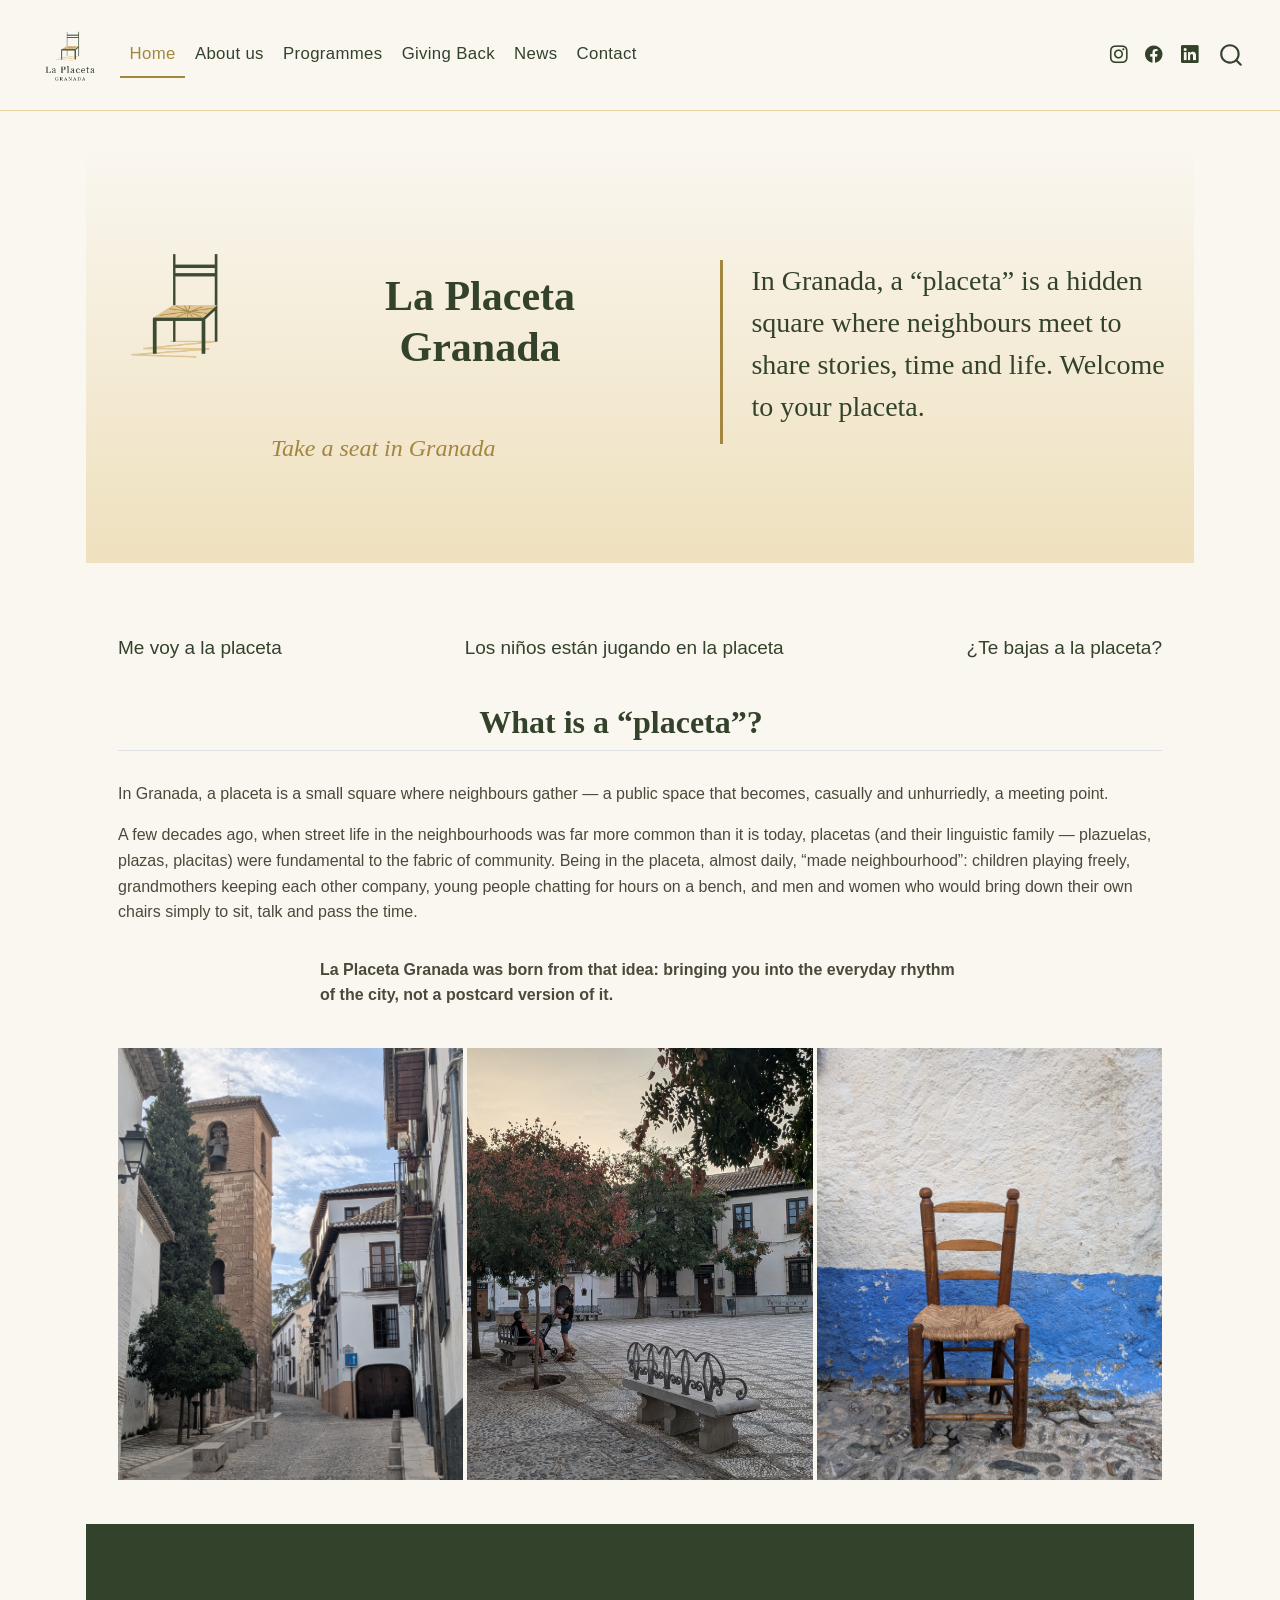
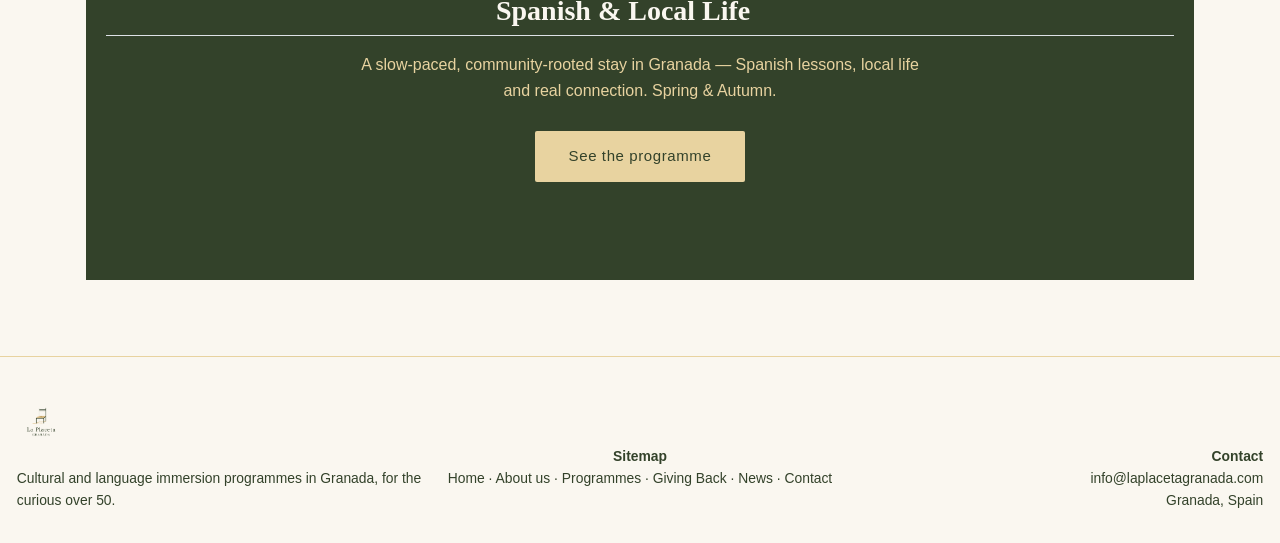
==== commit ce746a75: "blog added" ====
--- a/docs/index.html
+++ b/docs/index.html
@@ -75,6 +75,7 @@
 
 
 <link rel="stylesheet" href="theme/custom.css">
+<link rel="stylesheet" href="theme/news.css">
 </head>
 
 <body class="nav-fixed fullcontent quarto-light">
@@ -112,6 +113,10 @@
 <span class="menu-text">Giving Back</span></a>
   </li>  
   <li class="nav-item">
+    <a class="nav-link" href="./news.html"> 
+<span class="menu-text">News</span></a>
+  </li>  
+  <li class="nav-item">
     <a class="nav-link" href="./contact.html"> 
 <span class="menu-text">Contact</span></a>
   </li>  
@@ -215,8 +220,8 @@
 </div>
 </div>
 </div>
-<section id="spanish-local-experience" class="level2 programme-teaser">
-<h2 class="anchored" data-anchor-id="spanish-local-experience">Spanish &amp; Local Experience</h2>
+<section id="spanish-local-life" class="level2 programme-teaser">
+<h2 class="anchored" data-anchor-id="spanish-local-life">Spanish &amp; Local Life</h2>
 <p>A slow-paced, community-rooted stay in Granada — Spanish lessons, local life and real connection. Spring &amp; Autumn.</p>
 <p><a href="./programmes.html" class="btn">See the programme</a></p>
 </section>
@@ -628,12 +633,12 @@
 <footer class="footer">
   <div class="nav-footer">
     <div class="nav-footer-left">
-<p><img src="images/brand/logo.png" height="48"><br>
+<p><img src="./images/brand/logo.png" height="48"><br>
 Cultural and language immersion programmes in Granada, for the curious over 50.</p>
 </div>   
     <div class="nav-footer-center">
 <p><strong>Sitemap</strong><br>
-<a href="./index.html">Home</a> · <a href="./about-us.html">About us</a> · <a href="./programmes.html">Programmes</a> · <a href="./giving-back.html">Giving Back</a> · <a href="./contact.html">Contact</a></p>
+<a href="./index.html">Home</a> · <a href="./about-us.html">About us</a> · <a href="./programmes.html">Programmes</a> · <a href="./giving-back.html">Giving Back</a> · <a href="./news.html">News</a> · <a href="./contact.html">Contact</a></p>
 </div>
     <div class="nav-footer-right">
 <p><strong>Contact</strong><br>
--- a/docs/theme/custom.css
+++ b/docs/theme/custom.css
@@ -187,9 +187,10 @@
   .programmes-layout{grid-template-columns:1fr;}
   .side-nav{position:static;border-left:none;border-top:2px solid var(--sand);padding-left:0;padding-top:16px;display:flex;gap:20px;flex-wrap:wrap;}
   .details-grid{grid-template-columns:1fr;}
-  .block{grid-template-columns:1fr;gap:28px;}
+  .block, .block.wide-text, .block.wide-text.reverse{grid-template-columns:1fr;gap:28px;}
   .block.reverse .block-image{order:1;}
   .block.reverse .block-text{order:2;}
+  .block-image.tall{max-width:100%;}
   .principles{grid-template-columns:1fr;}
   .orgs-grid{grid-template-columns:repeat(2,1fr);}
   .contact-hero h1{font-size:24px;}
--- a/docs/theme/news.css
+++ b/docs/theme/news.css
@@ -0,0 +1,37 @@
+
+/* =========================================================
+   NEWS (blog)
+   ========================================================= */
+
+/* --- News listing page --- */
+.news-header{max-width:1000px;margin:70px auto 10px;text-align:left;position:relative;left:-16px;}
+.news-header h1{font-family:Georgia,serif;font-size:56px;color:var(--olive);margin:0 0 10px;font-weight:700;}
+.news-header p{font-size:19px;color:#7a7a63;margin:0;}
+
+.quarto-listing-default{max-width:1000px;margin:30px auto 80px;}
+.quarto-post{border:1px solid var(--sand);border-radius:6px;background:#fff;padding:0 !important;overflow:hidden;margin-bottom:32px;gap:0;transition:box-shadow .2s;}
+.quarto-post:hover{box-shadow:0 6px 20px rgba(51,66,42,.12);}
+.quarto-post .thumbnail{flex:0 0 42%;max-width:42%;margin:0;}
+.quarto-post .thumbnail img, .quarto-post .thumbnail-image{width:100%;height:100%;min-height:280px;object-fit:cover;border-radius:0;}
+.quarto-post .metadata{padding:32px 16px 0 32px !important;}
+.quarto-post .body{padding:32px 36px;}
+.quarto-post .body h3.listing-title{font-family:Georgia,serif;color:var(--olive);font-size:1.6rem;}
+.quarto-post .listing-date{color:var(--ochre);text-transform:uppercase;font-size:.85rem;letter-spacing:.04em;}
+.quarto-post .listing-description{color:#4a4a3a;font-size:1.05rem;}
+.quarto-post .listing-author{color:#7a7a63;font-size:.9rem;}
+
+/* --- Single post (body class set in posts/_metadata.yml) --- */
+.blog-post #title-block-header{display:block;max-width:760px;margin:60px auto 24px;}
+.blog-post #title-block-header h1.title{font-family:Georgia,serif;font-size:44px;line-height:1.15;color:var(--olive);font-weight:700;}
+.blog-post #title-block-header .description{font-size:19px;color:#7a7a63;margin-top:12px;}
+.blog-post .quarto-title-meta{display:flex;gap:32px;border-top:1px solid var(--sand);padding-top:14px;margin-top:20px;}
+.blog-post .quarto-title-meta-heading{text-transform:uppercase;font-size:.75rem;letter-spacing:.06em;color:var(--ochre);}
+.blog-post .quarto-categories .quarto-category{background:var(--sand);color:var(--olive);border:none;border-radius:10px;font-size:.75rem;}
+.blog-post main.content{max-width:760px;margin:0 auto;font-size:1.1rem;line-height:1.75;}
+.blog-post .post-cover img, .blog-post img.post-cover{width:100%;border-radius:6px;}
+/* show photo captions in posts (hidden elsewhere on the site) */
+.blog-post figure > figcaption{position:static !important;width:auto !important;height:auto !important;overflow:visible !important;clip:auto !important;display:block !important;margin-top:8px;font-size:.85rem;color:#7a7a63;font-style:italic;text-align:center;}
+.blog-post blockquote{border-left:3px solid var(--ochre);padding:4px 0 4px 22px;margin:28px 0;font-family:Georgia,serif;font-style:italic;color:var(--olive);font-size:1.05rem;}
+.blog-post .post-back{margin:48px 0 80px;border-top:1px solid var(--sand);padding-top:20px;}
+.blog-post .post-back a{color:var(--ochre);text-decoration:none;font-weight:600;}
+.blog-post .navbar a.nav-link[href$="news.html"]{color:var(--ochre) !important;}
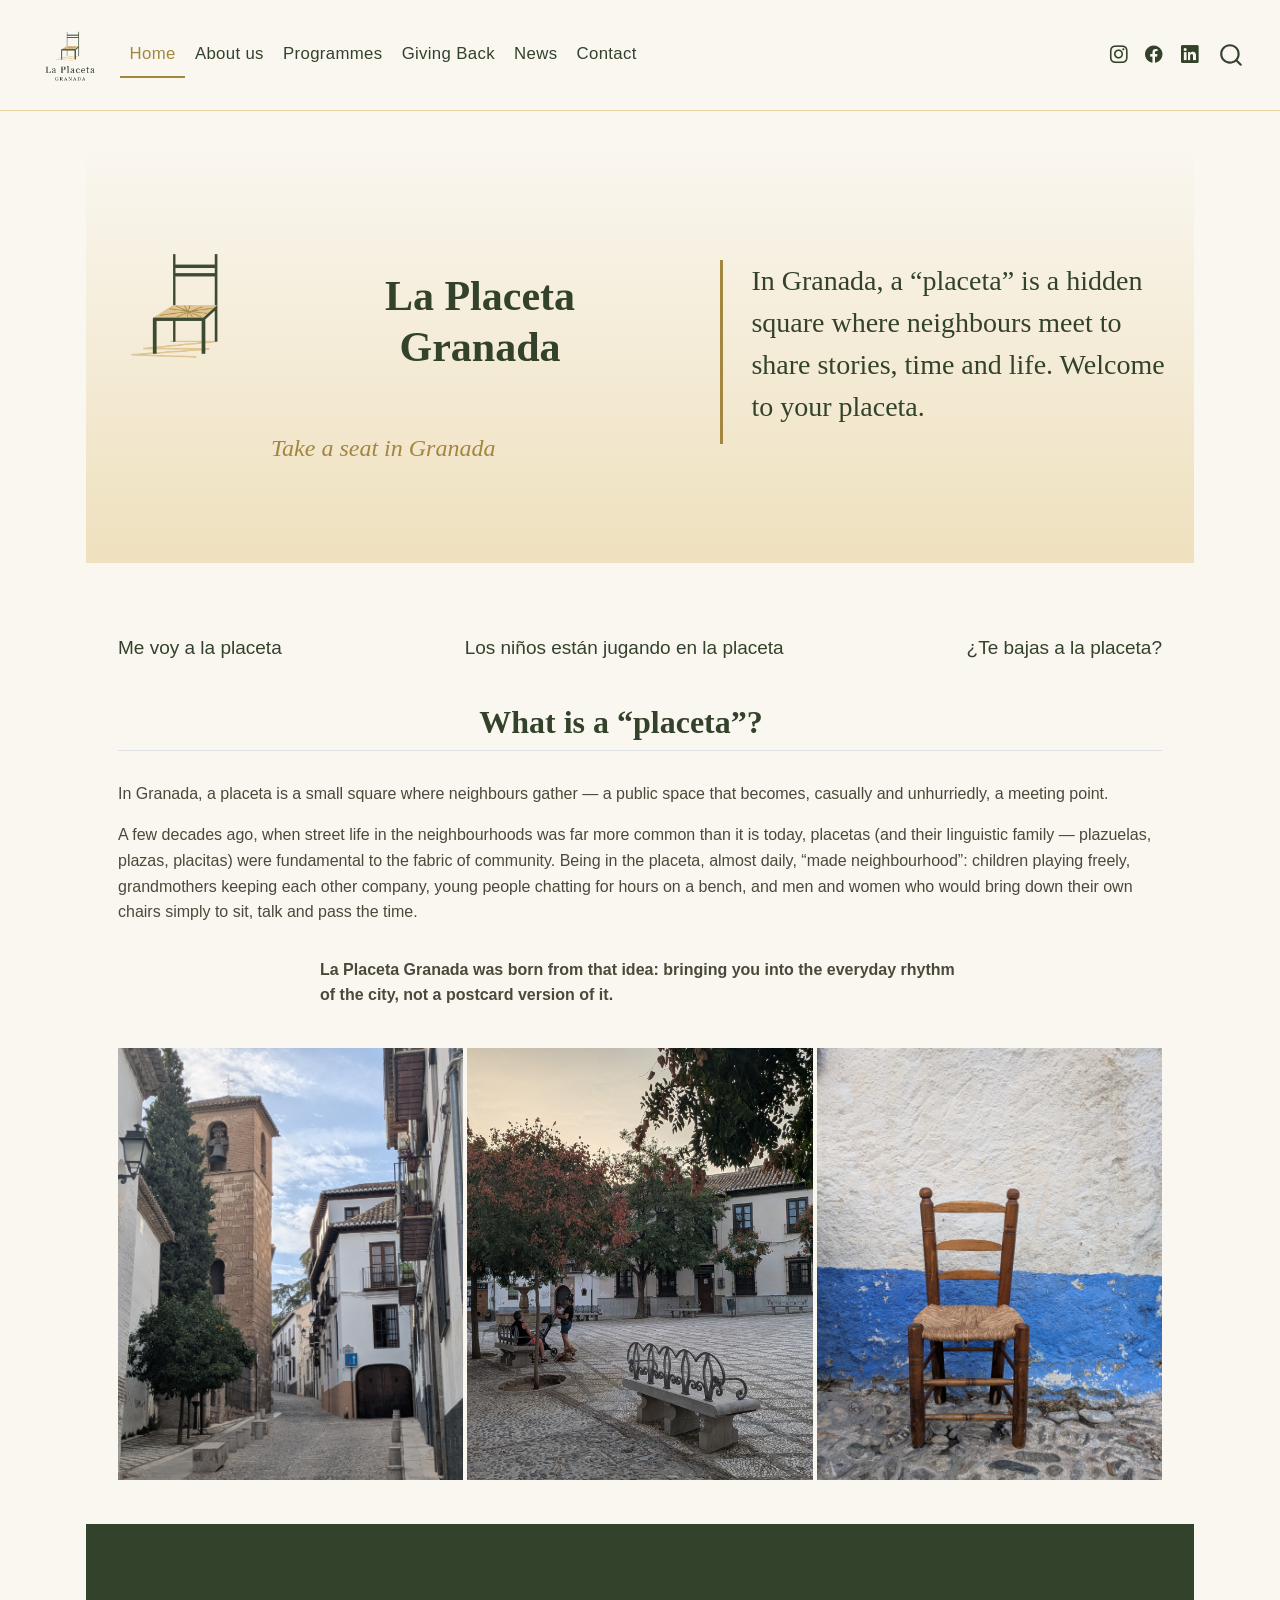
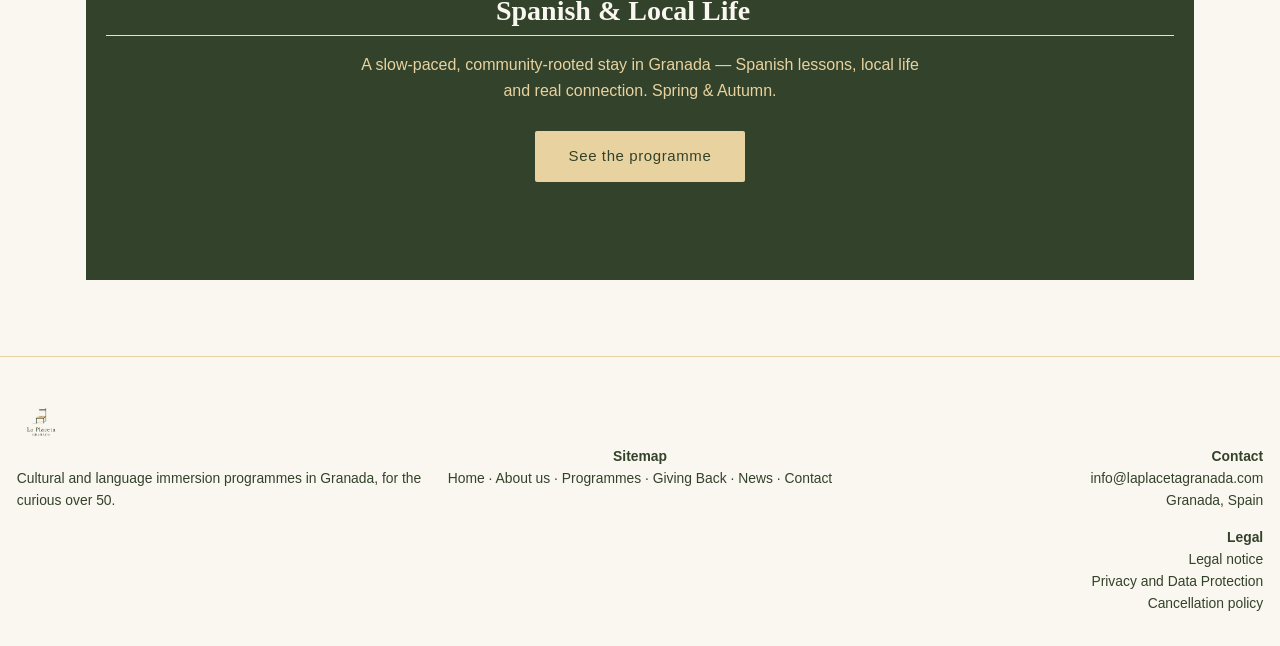
==== commit 95f47b1a: "añadido legal y cancellation y bla" ====
--- a/docs/index.html
+++ b/docs/index.html
@@ -76,6 +76,7 @@
 
 <link rel="stylesheet" href="theme/custom.css">
 <link rel="stylesheet" href="theme/news.css">
+<link rel="stylesheet" href="theme/legal.css">
 </head>
 
 <body class="nav-fixed fullcontent quarto-light">
@@ -644,6 +645,10 @@
 <p><strong>Contact</strong><br>
 <a href="mailto:info@laplacetagranada.com">info@laplacetagranada.com</a><br>
 Granada, Spain</p>
+<p><strong>Legal</strong><br>
+<a href="./legal-notice.html">Legal notice</a><br>
+<a href="./privacy.html">Privacy and Data Protection</a><br>
+<a href="./cancellation-policy.html">Cancellation policy</a></p>
 </div>
   </div>
 </footer>
--- a/docs/theme/legal.css
+++ b/docs/theme/legal.css
@@ -0,0 +1,18 @@
+/* =========================================================
+   LEGAL PAGES (legal notice, privacy, cancellation policy)
+   ========================================================= */
+.legal-page main.content{max-width:820px;font-size:1.02rem;line-height:1.7;}
+.legal-page .news-header{left:0;max-width:none;margin:60px 0 30px;}
+.legal-page .news-header h1{font-size:46px;}
+.legal-page .news-header p{font-size:15px;}
+.legal-page main.content h2{font-family:Georgia,serif;font-size:1.35rem;color:var(--olive);margin-top:2.2rem;padding-top:1rem;border-top:1px solid var(--sand);}
+.legal-page #TOC{font-size:.9rem;}
+.legal-page #TOC .nav-link.active{color:var(--ochre);}
+.legal-page table{width:100%;background:#fff;border:1px solid var(--sand);}
+.legal-page th{background:var(--sand);color:var(--olive);}
+/* footer: Legal block */
+.nav-footer-right p{margin-bottom:.9rem;}
+.legal-page .controller-box{background:#fff;border:1px solid var(--sand);border-left:3px solid var(--ochre);border-radius:4px;padding:16px 20px;margin:0 0 10px;font-size:.95rem;}
+/* Programmes: small link to cancellation policy */
+.actions .policy-link{display:inline-block;margin-left:16px;font-size:.9rem;color:var(--olive);text-decoration:underline;text-underline-offset:3px;}
+.actions .policy-link:hover{color:var(--ochre);}
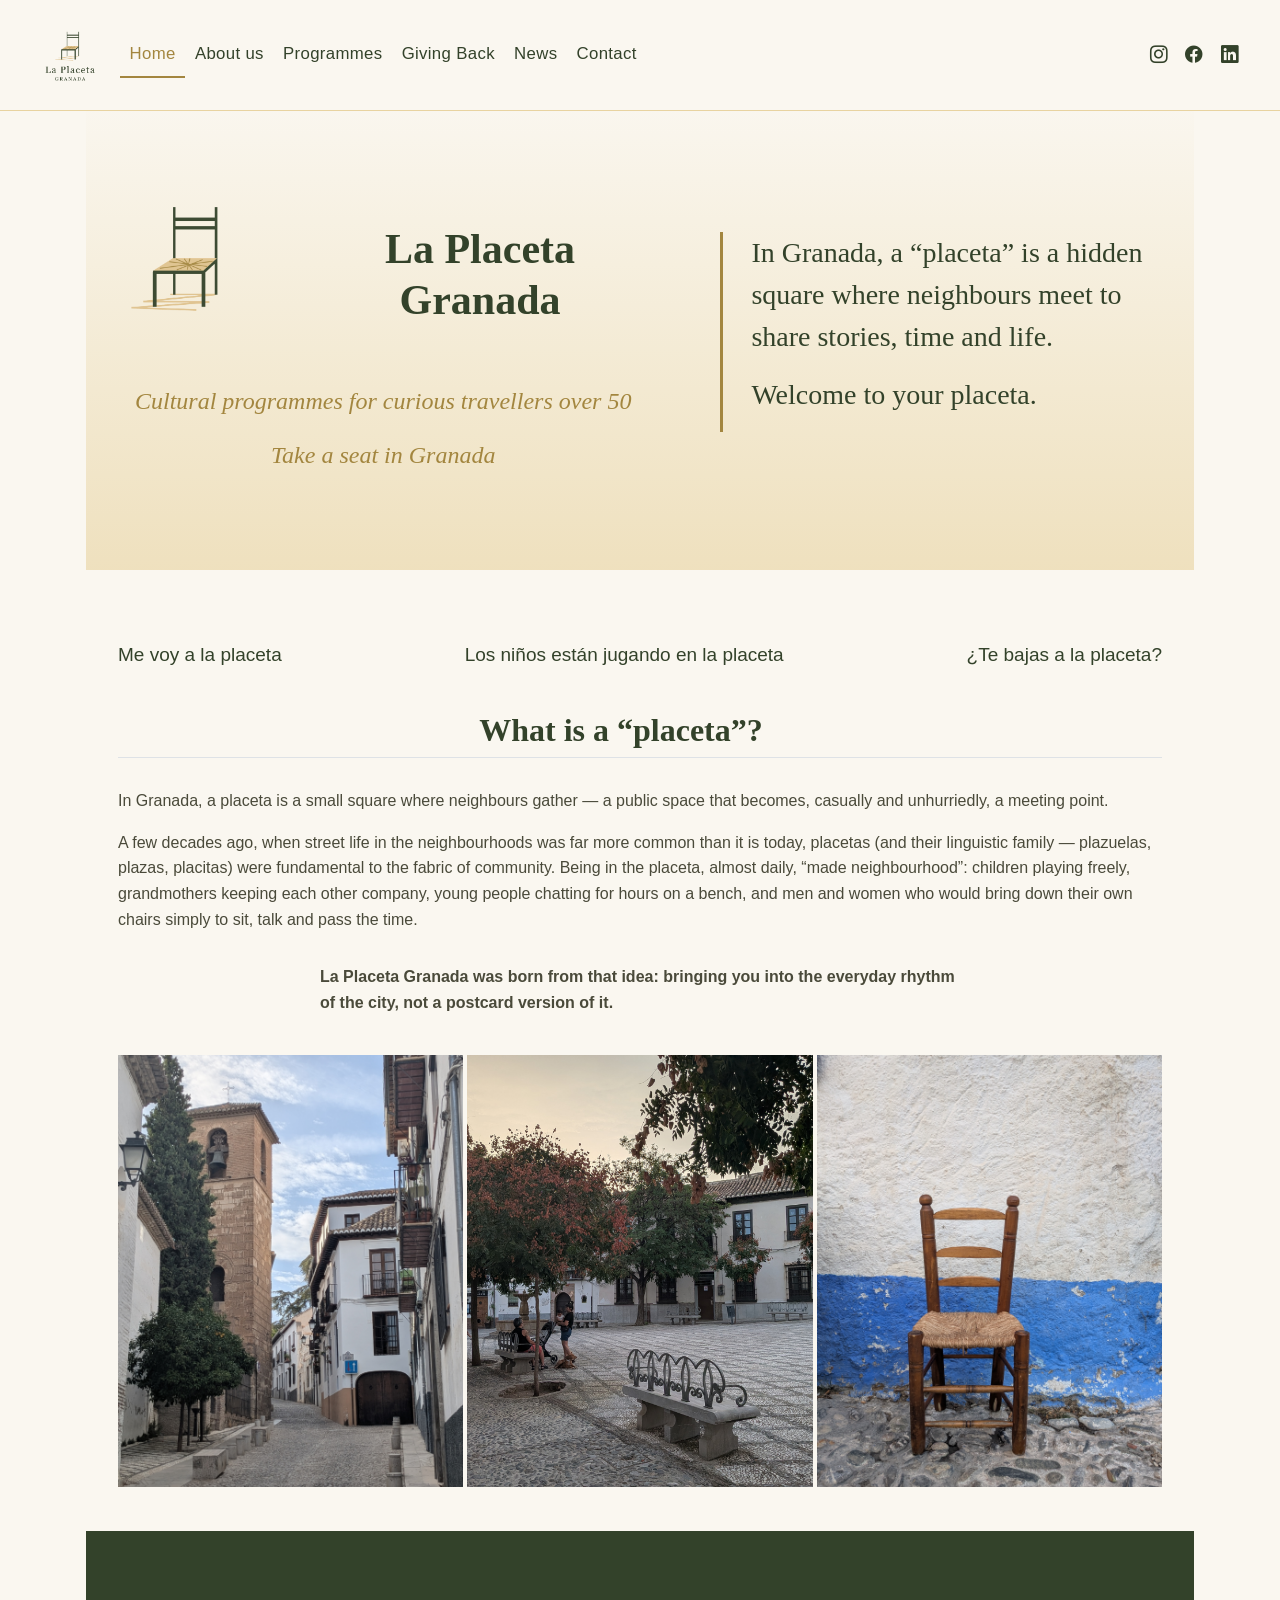
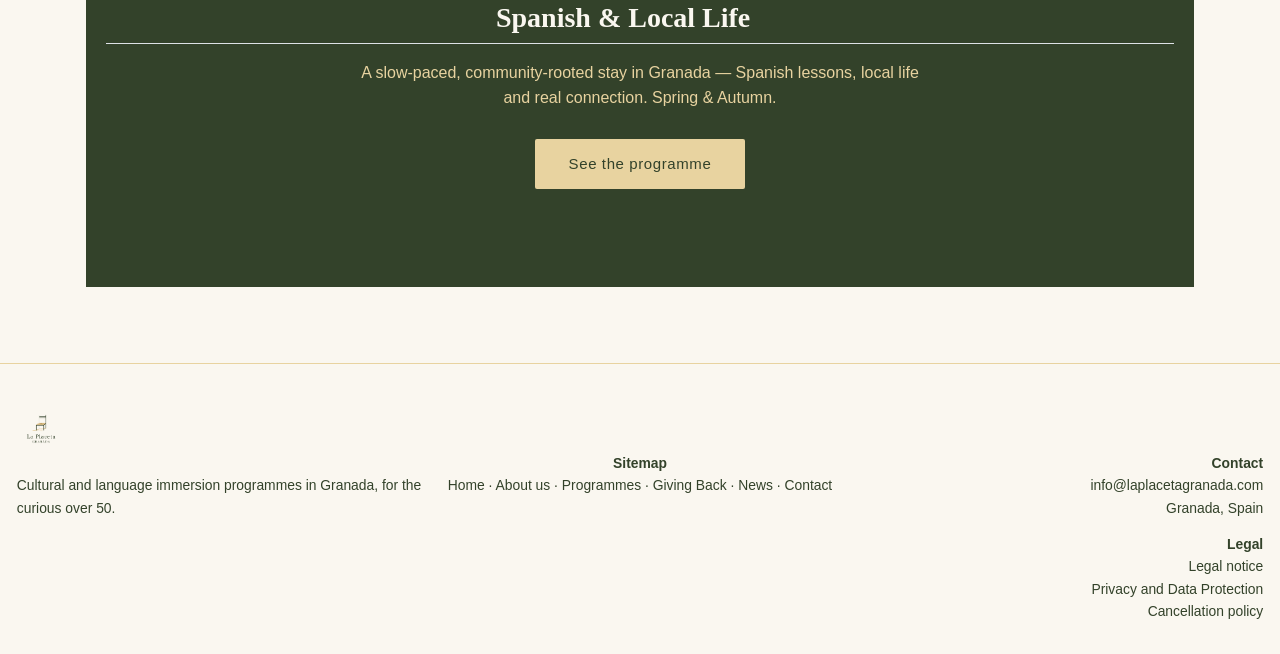
==== commit 406ec31c: "fixed frontpage" ====
--- a/docs/index.html
+++ b/docs/index.html
@@ -2,23 +2,17 @@
 <html xmlns="http://www.w3.org/1999/xhtml" lang="en" xml:lang="en"><head>
 
 <meta charset="utf-8">
-<meta name="generator" content="quarto-1.10.18">
+<meta name="generator" content="quarto-1.8.25">
 
 <meta name="viewport" content="width=device-width, initial-scale=1.0, user-scalable=yes">
 
 
 <title>Home – La Placeta Granada</title>
 <style>
-/* Default styles provided by pandoc.
-** See https://pandoc.org/MANUAL.html#variables-for-html for config info.
-*/
+code{white-space: pre-wrap;}
 span.smallcaps{font-variant: small-caps;}
-div.columns{display: flex; gap: 1.5em;}
-div.column{flex: auto;}
-@media screen {
-div.columns{gap: min(4vw, 1.5em);}
-div.column{overflow-x: auto;}
-}
+div.columns{display: flex; gap: min(4vw, 1.5em);}
+div.column{flex: auto; overflow-x: auto;}
 div.hanging-indent{margin-left: 1.5em; text-indent: -1.5em;}
 ul.task-list{list-style: none;}
 ul.task-list li input[type="checkbox"] {
@@ -37,14 +31,15 @@
 <meta name="quarto:offset" content="./">
 <script src="site_libs/quarto-html/quarto.js" type="module"></script>
 <script src="site_libs/quarto-html/tabsets/tabsets.js" type="module"></script>
+<script src="site_libs/quarto-html/axe/axe-check.js" type="module"></script>
 <script src="site_libs/quarto-html/popper.min.js"></script>
 <script src="site_libs/quarto-html/tippy.umd.min.js"></script>
 <script src="site_libs/quarto-html/anchor.min.js"></script>
 <link href="site_libs/quarto-html/tippy.css" rel="stylesheet">
-<link href="site_libs/quarto-html/quarto-syntax-highlighting-64a204ab8560d761af7679ceaba22944.css" rel="stylesheet" id="quarto-text-highlighting-styles">
+<link href="site_libs/quarto-html/quarto-syntax-highlighting-7b89279ff1a6dce999919e0e67d4d9ec.css" rel="stylesheet" id="quarto-text-highlighting-styles">
 <script src="site_libs/bootstrap/bootstrap.min.js"></script>
 <link href="site_libs/bootstrap/bootstrap-icons.css" rel="stylesheet">
-<link href="site_libs/bootstrap/bootstrap-3b8a17e0075c7671458ac0bf03225e95.min.css" rel="stylesheet" append-hash="true" id="quarto-bootstrap" data-mode="light">
+<link href="site_libs/bootstrap/bootstrap-3f6398b1f4a28dabb82bae2b788393d6.min.css" rel="stylesheet" append-hash="true" id="quarto-bootstrap" data-mode="light">
 <script id="quarto-search-options" type="application/json">{
   "location": "navbar",
   "copy-button": false,
@@ -181,11 +176,13 @@
 </section>
 </div>
 <div class="slogan">
+<p>Cultural programmes for curious travellers over 50</p>
 <p>Take a seat in Granada</p>
 </div>
 </div>
 <div class="hero-right">
-<p>In Granada, a “placeta” is a hidden square where neighbours meet to share stories, time and life. Welcome to your placeta.</p>
+<p>In Granada, a “placeta” is a hidden square where neighbours meet to share stories, time and life.</p>
+<p>Welcome to your placeta.</p>
 </div>
 </div>
 <div class="quotes-block">
@@ -634,7 +631,7 @@
 <footer class="footer">
   <div class="nav-footer">
     <div class="nav-footer-left">
-<p><img src="./images/brand/logo.png" height="48"><br>
+<p><img src=".\images/brand/logo.png" height="48"><br>
 Cultural and language immersion programmes in Granada, for the curious over 50.</p>
 </div>   
     <div class="nav-footer-center">
--- a/docs/site_libs/quarto-html/quarto-syntax-highlighting-7b89279ff1a6dce999919e0e67d4d9ec.css
+++ b/docs/site_libs/quarto-html/quarto-syntax-highlighting-7b89279ff1a6dce999919e0e67d4d9ec.css
@@ -0,0 +1,236 @@
+/* quarto syntax highlight colors */
+:root {
+  --quarto-hl-ot-color: #003B4F;
+  --quarto-hl-at-color: #657422;
+  --quarto-hl-ss-color: #20794D;
+  --quarto-hl-an-color: #5E5E5E;
+  --quarto-hl-fu-color: #4758AB;
+  --quarto-hl-st-color: #20794D;
+  --quarto-hl-cf-color: #003B4F;
+  --quarto-hl-op-color: #5E5E5E;
+  --quarto-hl-er-color: #AD0000;
+  --quarto-hl-bn-color: #AD0000;
+  --quarto-hl-al-color: #AD0000;
+  --quarto-hl-va-color: #111111;
+  --quarto-hl-bu-color: inherit;
+  --quarto-hl-ex-color: inherit;
+  --quarto-hl-pp-color: #AD0000;
+  --quarto-hl-in-color: #5E5E5E;
+  --quarto-hl-vs-color: #20794D;
+  --quarto-hl-wa-color: #5E5E5E;
+  --quarto-hl-do-color: #5E5E5E;
+  --quarto-hl-im-color: #00769E;
+  --quarto-hl-ch-color: #20794D;
+  --quarto-hl-dt-color: #AD0000;
+  --quarto-hl-fl-color: #AD0000;
+  --quarto-hl-co-color: #5E5E5E;
+  --quarto-hl-cv-color: #5E5E5E;
+  --quarto-hl-cn-color: #8f5902;
+  --quarto-hl-sc-color: #5E5E5E;
+  --quarto-hl-dv-color: #AD0000;
+  --quarto-hl-kw-color: #003B4F;
+}
+
+/* other quarto variables */
+:root {
+  --quarto-font-monospace: SFMono-Regular, Menlo, Monaco, Consolas, "Liberation Mono", "Courier New", monospace;
+}
+
+/* syntax highlight based on Pandoc's rules */
+pre > code.sourceCode > span {
+  color: #003B4F;
+}
+
+code.sourceCode > span {
+  color: #003B4F;
+}
+
+div.sourceCode,
+div.sourceCode pre.sourceCode {
+  color: #003B4F;
+}
+
+/* Normal */
+code span {
+  color: #003B4F;
+}
+
+/* Alert */
+code span.al {
+  color: #AD0000;
+  font-style: inherit;
+}
+
+/* Annotation */
+code span.an {
+  color: #5E5E5E;
+  font-style: inherit;
+}
+
+/* Attribute */
+code span.at {
+  color: #657422;
+  font-style: inherit;
+}
+
+/* BaseN */
+code span.bn {
+  color: #AD0000;
+  font-style: inherit;
+}
+
+/* BuiltIn */
+code span.bu {
+  font-style: inherit;
+}
+
+/* ControlFlow */
+code span.cf {
+  color: #003B4F;
+  font-weight: bold;
+  font-style: inherit;
+}
+
+/* Char */
+code span.ch {
+  color: #20794D;
+  font-style: inherit;
+}
+
+/* Constant */
+code span.cn {
+  color: #8f5902;
+  font-style: inherit;
+}
+
+/* Comment */
+code span.co {
+  color: #5E5E5E;
+  font-style: inherit;
+}
+
+/* CommentVar */
+code span.cv {
+  color: #5E5E5E;
+  font-style: italic;
+}
+
+/* Documentation */
+code span.do {
+  color: #5E5E5E;
+  font-style: italic;
+}
+
+/* DataType */
+code span.dt {
+  color: #AD0000;
+  font-style: inherit;
+}
+
+/* DecVal */
+code span.dv {
+  color: #AD0000;
+  font-style: inherit;
+}
+
+/* Error */
+code span.er {
+  color: #AD0000;
+  font-style: inherit;
+}
+
+/* Extension */
+code span.ex {
+  font-style: inherit;
+}
+
+/* Float */
+code span.fl {
+  color: #AD0000;
+  font-style: inherit;
+}
+
+/* Function */
+code span.fu {
+  color: #4758AB;
+  font-style: inherit;
+}
+
+/* Import */
+code span.im {
+  color: #00769E;
+  font-style: inherit;
+}
+
+/* Information */
+code span.in {
+  color: #5E5E5E;
+  font-style: inherit;
+}
+
+/* Keyword */
+code span.kw {
+  color: #003B4F;
+  font-weight: bold;
+  font-style: inherit;
+}
+
+/* Operator */
+code span.op {
+  color: #5E5E5E;
+  font-style: inherit;
+}
+
+/* Other */
+code span.ot {
+  color: #003B4F;
+  font-style: inherit;
+}
+
+/* Preprocessor */
+code span.pp {
+  color: #AD0000;
+  font-style: inherit;
+}
+
+/* SpecialChar */
+code span.sc {
+  color: #5E5E5E;
+  font-style: inherit;
+}
+
+/* SpecialString */
+code span.ss {
+  color: #20794D;
+  font-style: inherit;
+}
+
+/* String */
+code span.st {
+  color: #20794D;
+  font-style: inherit;
+}
+
+/* Variable */
+code span.va {
+  color: #111111;
+  font-style: inherit;
+}
+
+/* VerbatimString */
+code span.vs {
+  color: #20794D;
+  font-style: inherit;
+}
+
+/* Warning */
+code span.wa {
+  color: #5E5E5E;
+  font-style: italic;
+}
+
+.prevent-inlining {
+  content: "</";
+}
+
+/*# sourceMappingURL=3944bc705cfaf4c80e56f77c5205168a.css.map */
--- a/docs/theme/news.css
+++ b/docs/theme/news.css
@@ -35,3 +35,19 @@
 .blog-post .post-back{margin:48px 0 80px;border-top:1px solid var(--sand);padding-top:20px;}
 .blog-post .post-back a{color:var(--ochre);text-decoration:none;font-weight:600;}
 .blog-post .navbar a.nav-link[href$="news.html"]{color:var(--ochre) !important;}
+
+/* --- Responsive: on phones and tablets stack the card (image on top) --- */
+@media (max-width: 991.98px){
+  .news-header{left:0;margin:36px 0 6px;}
+  .news-header h1{font-size:40px;}
+  .news-header p{font-size:16px;}
+  .quarto-listing-default{margin:20px 0 50px;}
+  div.quarto-post{flex-direction:column !important;gap:0 !important;}
+  div.quarto-post .thumbnail{order:1 !important;flex:none !important;max-width:100% !important;width:100%;}
+  div.quarto-post .thumbnail img, div.quarto-post .thumbnail-image{width:100%;height:auto;min-height:0 !important;aspect-ratio:3/2;object-fit:cover;margin:0;}
+  div.quarto-post .metadata{order:2 !important;flex:none !important;padding:20px 22px 0 22px !important;}
+  div.quarto-post .body{order:3 !important;flex:none !important;padding:8px 22px 26px;}
+  div.quarto-post .body h3.listing-title{font-size:1.4rem;}
+  .blog-post #title-block-header h1.title{font-size:32px;}
+  .blog-post #title-block-header{margin-top:32px;}
+}
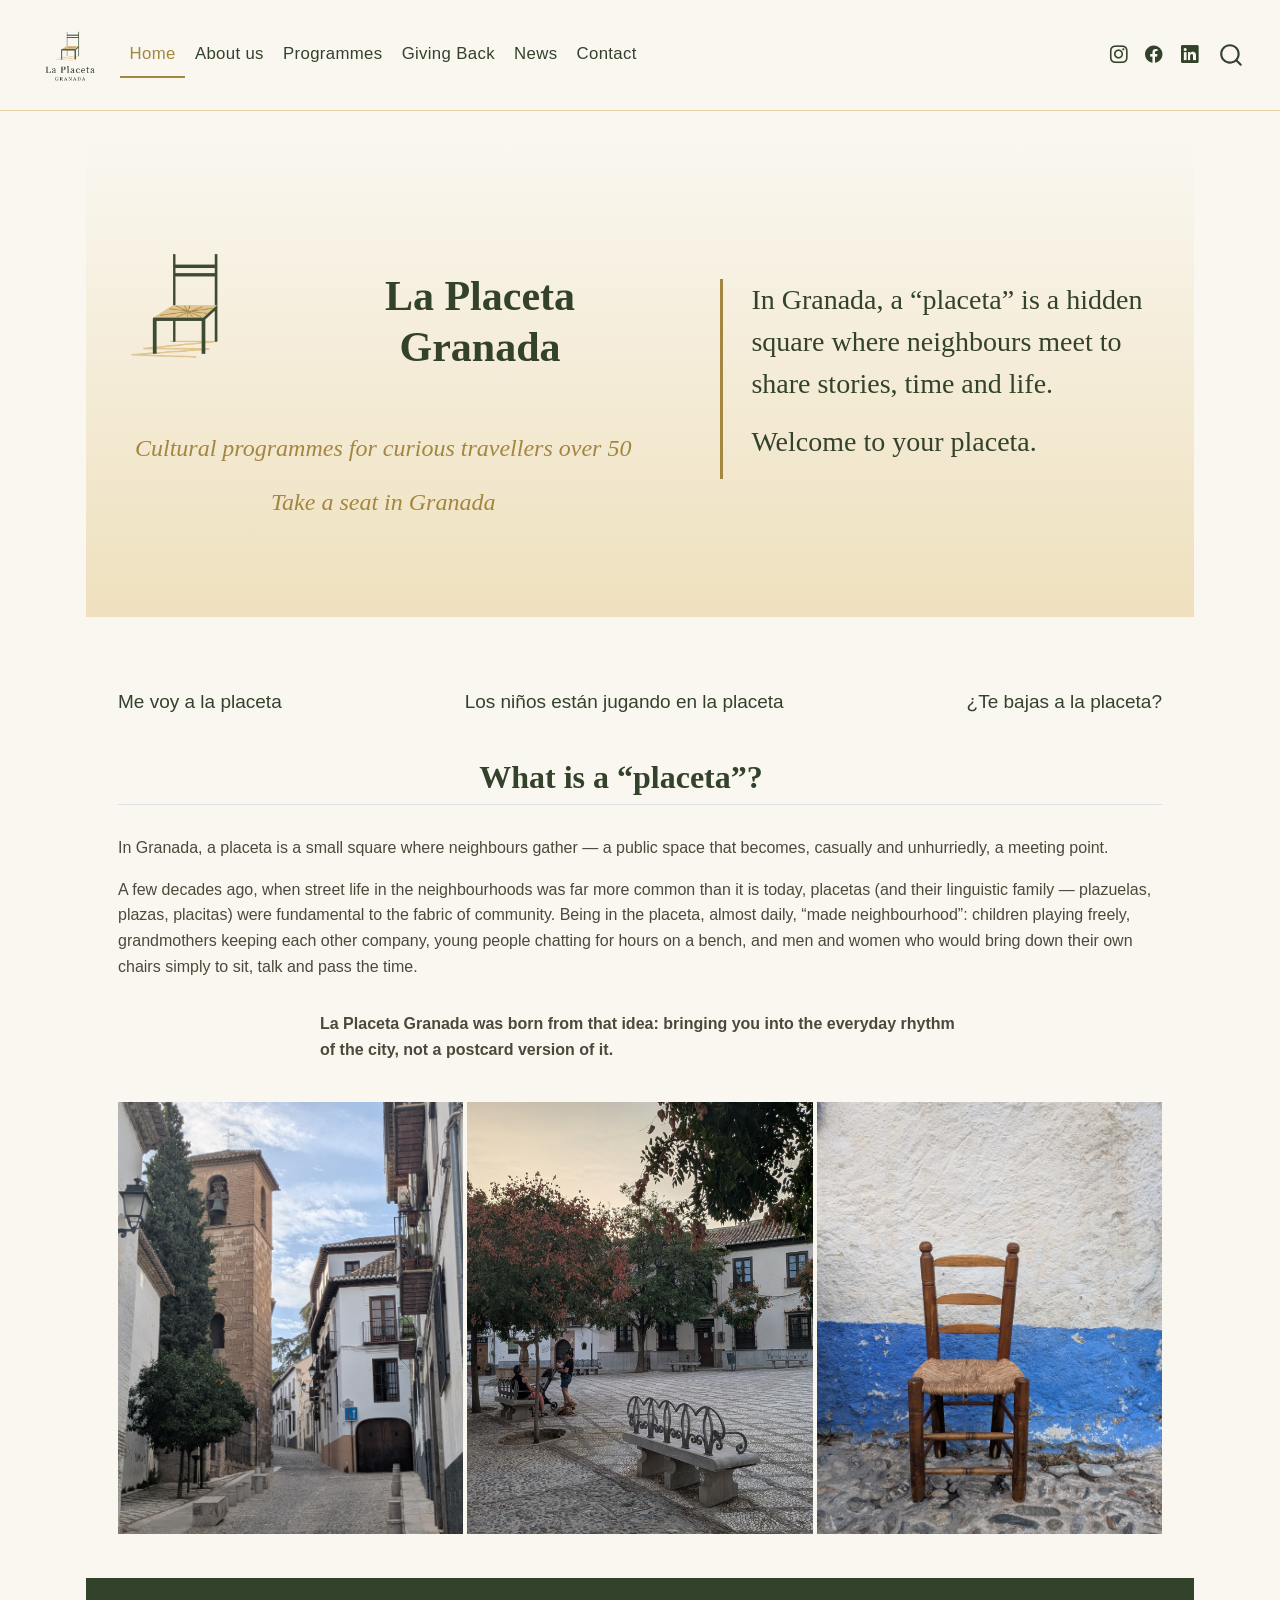
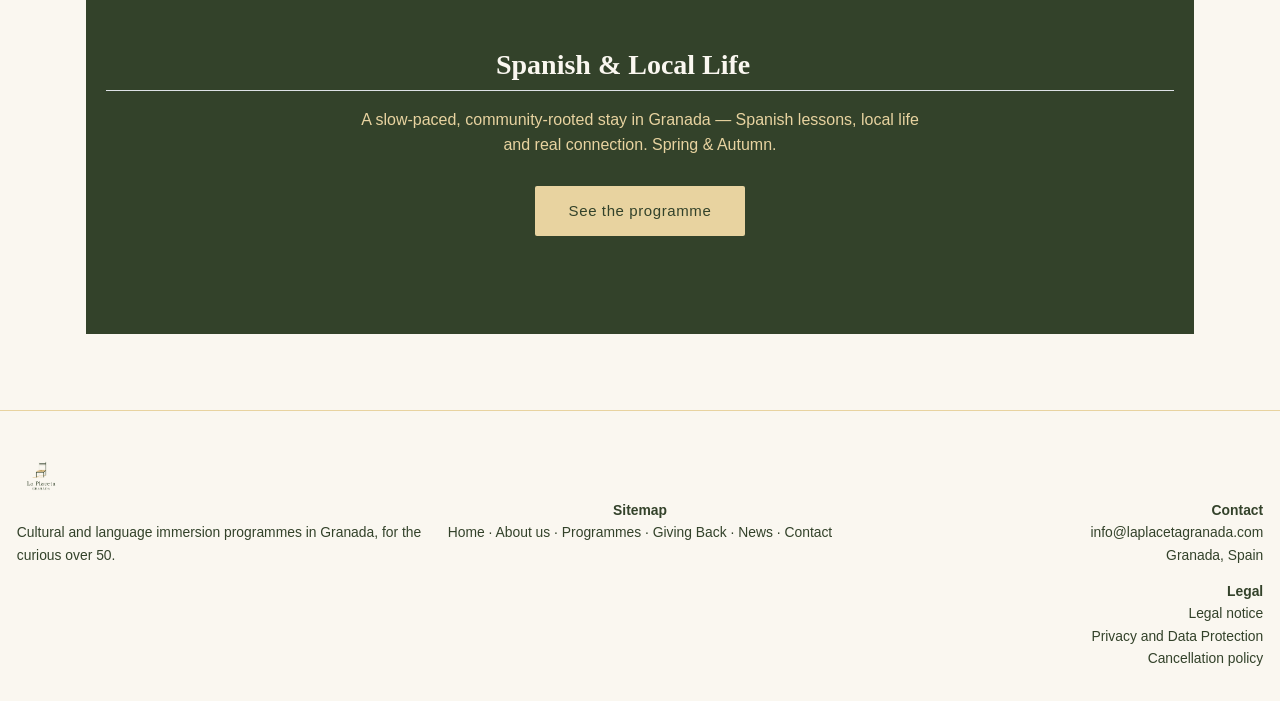
==== commit 448f2f36: "convertido html" ====
--- a/docs/index.html
+++ b/docs/index.html
@@ -2,17 +2,23 @@
 <html xmlns="http://www.w3.org/1999/xhtml" lang="en" xml:lang="en"><head>
 
 <meta charset="utf-8">
-<meta name="generator" content="quarto-1.8.25">
+<meta name="generator" content="quarto-1.10.19">
 
 <meta name="viewport" content="width=device-width, initial-scale=1.0, user-scalable=yes">
 
 
 <title>Home – La Placeta Granada</title>
 <style>
-code{white-space: pre-wrap;}
+/* Default styles provided by pandoc.
+** See https://pandoc.org/MANUAL.html#variables-for-html for config info.
+*/
 span.smallcaps{font-variant: small-caps;}
-div.columns{display: flex; gap: min(4vw, 1.5em);}
-div.column{flex: auto; overflow-x: auto;}
+div.columns{display: flex; gap: 1.5em;}
+div.column{flex: auto;}
+@media screen {
+div.columns{gap: min(4vw, 1.5em);}
+div.column{overflow-x: auto;}
+}
 div.hanging-indent{margin-left: 1.5em; text-indent: -1.5em;}
 ul.task-list{list-style: none;}
 ul.task-list li input[type="checkbox"] {
@@ -31,15 +37,14 @@
 <meta name="quarto:offset" content="./">
 <script src="site_libs/quarto-html/quarto.js" type="module"></script>
 <script src="site_libs/quarto-html/tabsets/tabsets.js" type="module"></script>
-<script src="site_libs/quarto-html/axe/axe-check.js" type="module"></script>
 <script src="site_libs/quarto-html/popper.min.js"></script>
 <script src="site_libs/quarto-html/tippy.umd.min.js"></script>
 <script src="site_libs/quarto-html/anchor.min.js"></script>
 <link href="site_libs/quarto-html/tippy.css" rel="stylesheet">
-<link href="site_libs/quarto-html/quarto-syntax-highlighting-7b89279ff1a6dce999919e0e67d4d9ec.css" rel="stylesheet" id="quarto-text-highlighting-styles">
+<link href="site_libs/quarto-html/quarto-syntax-highlighting-bf27225e3a48a9273f3daa8f8e829971.css" rel="stylesheet" id="quarto-text-highlighting-styles">
 <script src="site_libs/bootstrap/bootstrap.min.js"></script>
 <link href="site_libs/bootstrap/bootstrap-icons.css" rel="stylesheet">
-<link href="site_libs/bootstrap/bootstrap-3f6398b1f4a28dabb82bae2b788393d6.min.css" rel="stylesheet" append-hash="true" id="quarto-bootstrap" data-mode="light">
+<link href="site_libs/bootstrap/bootstrap-3b8a17e0075c7671458ac0bf03225e95.min.css" rel="stylesheet" append-hash="true" id="quarto-bootstrap" data-mode="light">
 <script id="quarto-search-options" type="application/json">{
   "location": "navbar",
   "copy-button": false,
@@ -631,7 +636,7 @@
 <footer class="footer">
   <div class="nav-footer">
     <div class="nav-footer-left">
-<p><img src=".\images/brand/logo.png" height="48"><br>
+<p><img src="./images/brand/logo.png" height="48"><br>
 Cultural and language immersion programmes in Granada, for the curious over 50.</p>
 </div>   
     <div class="nav-footer-center">
--- a/docs/site_libs/quarto-html/quarto-syntax-highlighting-bf27225e3a48a9273f3daa8f8e829971.css
+++ b/docs/site_libs/quarto-html/quarto-syntax-highlighting-bf27225e3a48a9273f3daa8f8e829971.css
@@ -0,0 +1,236 @@
+/* quarto syntax highlight colors */
+:root {
+  --quarto-hl-ot-color: #003B4F;
+  --quarto-hl-at-color: #657422;
+  --quarto-hl-ss-color: #20794D;
+  --quarto-hl-an-color: #5E5E5E;
+  --quarto-hl-fu-color: #4758AB;
+  --quarto-hl-st-color: #20794D;
+  --quarto-hl-cf-color: #003B4F;
+  --quarto-hl-op-color: #5E5E5E;
+  --quarto-hl-er-color: #AD0000;
+  --quarto-hl-bn-color: #AD0000;
+  --quarto-hl-al-color: #AD0000;
+  --quarto-hl-va-color: #111111;
+  --quarto-hl-bu-color: inherit;
+  --quarto-hl-ex-color: inherit;
+  --quarto-hl-pp-color: #AD0000;
+  --quarto-hl-in-color: #5E5E5E;
+  --quarto-hl-vs-color: #20794D;
+  --quarto-hl-wa-color: #5E5E5E;
+  --quarto-hl-do-color: #5E5E5E;
+  --quarto-hl-im-color: #00769E;
+  --quarto-hl-ch-color: #20794D;
+  --quarto-hl-dt-color: #AD0000;
+  --quarto-hl-fl-color: #AD0000;
+  --quarto-hl-co-color: #5E5E5E;
+  --quarto-hl-cv-color: #5E5E5E;
+  --quarto-hl-cn-color: #8f5902;
+  --quarto-hl-sc-color: #5E5E5E;
+  --quarto-hl-dv-color: #AD0000;
+  --quarto-hl-kw-color: #003B4F;
+}
+
+/* other quarto variables */
+:root {
+  --quarto-font-monospace: SFMono-Regular, Menlo, Monaco, Consolas, "Liberation Mono", "Courier New", monospace;
+}
+
+/* syntax highlight based on Pandoc's rules */
+pre > code.sourceCode > span {
+  color: #003B4F;
+}
+
+code.sourceCode > span {
+  color: #003B4F;
+}
+
+div.sourceCode,
+div.sourceCode pre.sourceCode {
+  color: #003B4F;
+}
+
+/* Normal */
+code span {
+  color: #003B4F;
+}
+
+/* Alert */
+code span.al {
+  color: #AD0000;
+  font-style: inherit;
+}
+
+/* Annotation */
+code span.an {
+  color: #5E5E5E;
+  font-style: inherit;
+}
+
+/* Attribute */
+code span.at {
+  color: #657422;
+  font-style: inherit;
+}
+
+/* BaseN */
+code span.bn {
+  color: #AD0000;
+  font-style: inherit;
+}
+
+/* BuiltIn */
+code span.bu {
+  font-style: inherit;
+}
+
+/* ControlFlow */
+code span.cf {
+  color: #003B4F;
+  font-weight: bold;
+  font-style: inherit;
+}
+
+/* Char */
+code span.ch {
+  color: #20794D;
+  font-style: inherit;
+}
+
+/* Constant */
+code span.cn {
+  color: #8f5902;
+  font-style: inherit;
+}
+
+/* Comment */
+code span.co {
+  color: #5E5E5E;
+  font-style: inherit;
+}
+
+/* CommentVar */
+code span.cv {
+  color: #5E5E5E;
+  font-style: italic;
+}
+
+/* Documentation */
+code span.do {
+  color: #5E5E5E;
+  font-style: italic;
+}
+
+/* DataType */
+code span.dt {
+  color: #AD0000;
+  font-style: inherit;
+}
+
+/* DecVal */
+code span.dv {
+  color: #AD0000;
+  font-style: inherit;
+}
+
+/* Error */
+code span.er {
+  color: #AD0000;
+  font-style: inherit;
+}
+
+/* Extension */
+code span.ex {
+  font-style: inherit;
+}
+
+/* Float */
+code span.fl {
+  color: #AD0000;
+  font-style: inherit;
+}
+
+/* Function */
+code span.fu {
+  color: #4758AB;
+  font-style: inherit;
+}
+
+/* Import */
+code span.im {
+  color: #00769E;
+  font-style: inherit;
+}
+
+/* Information */
+code span.in {
+  color: #5E5E5E;
+  font-style: inherit;
+}
+
+/* Keyword */
+code span.kw {
+  color: #003B4F;
+  font-weight: bold;
+  font-style: inherit;
+}
+
+/* Operator */
+code span.op {
+  color: #5E5E5E;
+  font-style: inherit;
+}
+
+/* Other */
+code span.ot {
+  color: #003B4F;
+  font-style: inherit;
+}
+
+/* Preprocessor */
+code span.pp {
+  color: #AD0000;
+  font-style: inherit;
+}
+
+/* SpecialChar */
+code span.sc {
+  color: #5E5E5E;
+  font-style: inherit;
+}
+
+/* SpecialString */
+code span.ss {
+  color: #20794D;
+  font-style: inherit;
+}
+
+/* String */
+code span.st {
+  color: #20794D;
+  font-style: inherit;
+}
+
+/* Variable */
+code span.va {
+  color: #111111;
+  font-style: inherit;
+}
+
+/* VerbatimString */
+code span.vs {
+  color: #20794D;
+  font-style: inherit;
+}
+
+/* Warning */
+code span.wa {
+  color: #5E5E5E;
+  font-style: italic;
+}
+
+.prevent-inlining {
+  content: "</";
+}
+
+/*# sourceMappingURL=8be38f48d34c45af72792cbd699585e7.css.map */
